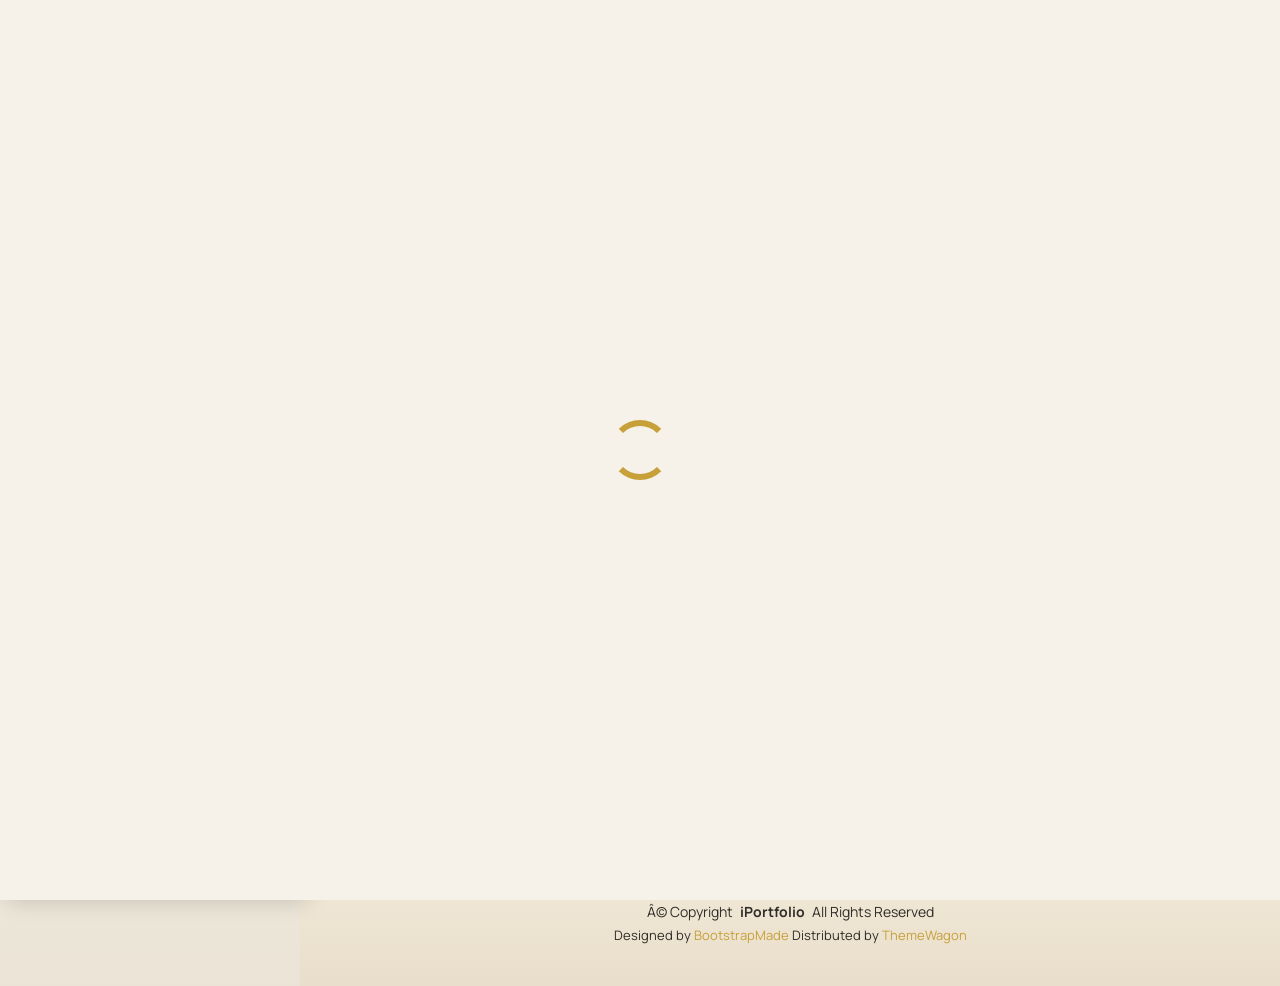
==== portfolio-details.html @ 6e5dcf57 "first commit" ====
﻿<!DOCTYPE html>
<html lang="en">

<head>
  <meta charset="utf-8">
  <meta content="width=device-width, initial-scale=1.0" name="viewport">
  <title>Portfolio Details - iPortfolio Bootstrap Template</title>
  <meta content="" name="description">
  <meta content="" name="keywords">

  <!-- Favicons -->
  <link href="assets/img/favicon-k.svg" rel="icon">
  <link href="assets/img/apple-touch-icon.png" rel="apple-touch-icon">

  <!-- Fonts -->
  <link href="https://fonts.googleapis.com" rel="preconnect">
  <link href="https://fonts.gstatic.com" rel="preconnect" crossorigin>
  <link href="https://fonts.googleapis.com/css2?family=Manrope:wght@300;400;500;600;700;800&family=Cinzel:wght@400;500;600;700&family=Sora:wght@300;400;500;600;700&display=swap" rel="stylesheet">

  <!-- Vendor CSS Files -->
  <link href="assets/vendor/bootstrap/css/bootstrap.min.css" rel="stylesheet">
  <link href="assets/vendor/bootstrap-icons/bootstrap-icons.css" rel="stylesheet">
  <link href="assets/vendor/aos/aos.css" rel="stylesheet">
  <link href="assets/vendor/glightbox/css/glightbox.min.css" rel="stylesheet">
  <link href="assets/vendor/swiper/swiper-bundle.min.css" rel="stylesheet">

  <!-- Main CSS File -->
  <link href="assets/css/main.css" rel="stylesheet">

  <!-- =======================================================
  * Template Name: iPortfolio
  * Template URL: https://bootstrapmade.com/iportfolio-bootstrap-portfolio-websites-template/
  * Updated: Jun 29 2024 with Bootstrap v5.3.3
  * Author: BootstrapMade.com
  * License: https://bootstrapmade.com/license/
  ======================================================== -->
</head>

<body class="portfolio-details-page">

  <header id="header" class="header dark-background d-flex flex-column">
    <i class="header-toggle d-xl-none bi bi-list"></i>

    <div class="profile-img">
      <img src="assets/img/my-profile-img.jpg" alt="" class="img-fluid rounded-circle">
    </div>

    <a href="index.html" class="logo d-flex align-items-center justify-content-center">
      <!-- Uncomment the line below if you also wish to use an image logo -->
      <!-- <img src="assets/img/logo.png" alt=""> -->
      <h1 class="sitename">Võ Hoàng Khanh</h1>
    </a>

        <div class="social-links text-center">
      <a href="https://www.facebook.com/LuvMEE27" target="_blank" rel="noopener noreferrer" class="facebook"><i class="bi bi-facebook"></i></a>
      <a href="https://www.instagram.com/_imhnahk/" target="_blank" rel="noopener noreferrer" class="instagram"><i class="bi bi-instagram"></i></a>
      <a href="https://www.linkedin.com/in/luvmee27/" target="_blank" rel="noopener noreferrer" class="linkedin"><i class="bi bi-linkedin"></i></a>
    </div>

    <nav id="navmenu" class="navmenu">
      <ul>
        <li><a href="#hero"><i class="bi bi-house navicon"></i>Home</a></li>
        <li><a href="#about"><i class="bi bi-person navicon"></i> About</a></li>
        <li><a href="#resume"><i class="bi bi-file-earmark-text navicon"></i> Resume</a></li>
        <li><a href="#portfolio"><i class="bi bi-images navicon"></i> Portfolio</a></li>
        <li><a href="#services"><i class="bi bi-hdd-stack navicon"></i> Services</a></li>
        <li class="dropdown"><a href="#"><i class="bi bi-menu-button navicon"></i> <span>Dropdown</span> <i class="bi bi-chevron-down toggle-dropdown"></i></a>
          <ul>
            <li><a href="#">Dropdown 1</a></li>
            <li class="dropdown"><a href="#"><span>Deep Dropdown</span> <i class="bi bi-chevron-down toggle-dropdown"></i></a>
              <ul>
                <li><a href="#">Deep Dropdown 1</a></li>
                <li><a href="#">Deep Dropdown 2</a></li>
                <li><a href="#">Deep Dropdown 3</a></li>
                <li><a href="#">Deep Dropdown 4</a></li>
                <li><a href="#">Deep Dropdown 5</a></li>
              </ul>
            </li>
            <li><a href="#">Dropdown 2</a></li>
            <li><a href="#">Dropdown 3</a></li>
            <li><a href="#">Dropdown 4</a></li>
          </ul>
        </li>
        <li><a href="#contact"><i class="bi bi-envelope navicon"></i> Contact</a></li>
      </ul>
    </nav>

  </header>

  <main class="main">

    <!-- Page Title -->
    <div class="page-title dark-background">
      <div class="container d-lg-flex justify-content-between align-items-center">
        <h1 class="mb-2 mb-lg-0">Portfolio Details</h1>
        <nav class="breadcrumbs">
          <ol>
            <li><a href="index.html">Home</a></li>
            <li class="current">Portfolio Details</li>
          </ol>
        </nav>
      </div>
    </div><!-- End Page Title -->

    <!-- Portfolio Details Section -->
    <section id="portfolio-details" class="portfolio-details section">

      <div class="container" data-aos="fade-up" data-aos-delay="100">

        <div class="row gy-4">

          <div class="col-lg-8">
            <div class="portfolio-details-slider swiper init-swiper">

              <script type="application/json" class="swiper-config">
                {
                  "loop": true,
                  "speed": 600,
                  "autoplay": {
                    "delay": 5000
                  },
                  "slidesPerView": "auto",
                  "pagination": {
                    "el": ".swiper-pagination",
                    "type": "bullets",
                    "clickable": true
                  }
                }
              </script>

              <div class="swiper-wrapper align-items-center">

                <div class="swiper-slide">
                  <img src="assets/img/portfolio/app-1.jpg" alt="">
                </div>

                <div class="swiper-slide">
                  <img src="assets/img/portfolio/product-1.jpg" alt="">
                </div>

                <div class="swiper-slide">
                  <img src="assets/img/portfolio/branding-1.jpg" alt="">
                </div>

                <div class="swiper-slide">
                  <img src="assets/img/portfolio/books-1.jpg" alt="">
                </div>

              </div>
              <div class="swiper-pagination"></div>
            </div>
          </div>

          <div class="col-lg-4">
            <div class="portfolio-info" data-aos="fade-up" data-aos-delay="200">
              <h3>Project information</h3>
              <ul>
                <li><strong>Category</strong>: Web design</li>
                <li><strong>Client</strong>: ASU Company</li>
                <li><strong>Project date</strong>: 01 March, 2020</li>
                <li><strong>Project URL</strong>: <a href="#">www.example.com</a></li>
              </ul>
            </div>
            <div class="portfolio-description" data-aos="fade-up" data-aos-delay="300">
              <h2>Exercitationem repudiandae officiis neque suscipit</h2>
              <p>
                Autem ipsum nam porro corporis rerum. Quis eos dolorem eos itaque inventore commodi labore quia quia. Exercitationem repudiandae officiis neque suscipit non officia eaque itaque enim. Voluptatem officia accusantium nesciunt est omnis tempora consectetur dignissimos. Sequi nulla at esse enim cum deserunt eius.
              </p>
            </div>
          </div>

        </div>

      </div>

    </section><!-- /Portfolio Details Section -->

  </main>

  <footer id="footer" class="footer position-relative light-background">

    <div class="container">
      <div class="copyright text-center ">
        <p>Â© <span>Copyright</span> <strong class="px-1 sitename">iPortfolio</strong> <span>All Rights Reserved</span></p>
      </div>
      <div class="credits">
        <!-- All the links in the footer should remain intact. -->
        <!-- You can delete the links only if you've purchased the pro version. -->
        <!-- Licensing information: https://bootstrapmade.com/license/ -->
        <!-- Purchase the pro version with working PHP/AJAX contact form: [buy-url] -->
        Designed by <a href="https://bootstrapmade.com/">BootstrapMade</a> Distributed by <a href="https://themewagon.com">ThemeWagon</a>
      </div>
    </div>

  </footer>

  <!-- Scroll Top -->
  <a href="#" id="scroll-top" class="scroll-top d-flex align-items-center justify-content-center"><i class="bi bi-arrow-up-short"></i></a>

  <!-- Preloader -->
  <div id="preloader"></div>

  <!-- Vendor JS Files -->
  <script src="assets/vendor/bootstrap/js/bootstrap.bundle.min.js"></script>
  <script src="assets/vendor/php-email-form/validate.js"></script>
  <script src="assets/vendor/aos/aos.js"></script>
  <script src="assets/vendor/typed.js/typed.umd.js"></script>
  <script src="assets/vendor/purecounter/purecounter_vanilla.js"></script>
  <script src="assets/vendor/waypoints/noframework.waypoints.js"></script>
  <script src="assets/vendor/glightbox/js/glightbox.min.js"></script>
  <script src="assets/vendor/imagesloaded/imagesloaded.pkgd.min.js"></script>
  <script src="assets/vendor/isotope-layout/isotope.pkgd.min.js"></script>
  <script src="assets/vendor/swiper/swiper-bundle.min.js"></script>

  <!-- Main JS File -->
  <script src="assets/js/main.js"></script>

</body>

</html>
---- assets/css/main.css ----
﻿/**
* Template Name: iPortfolio
* Template URL: https://bootstrapmade.com/iportfolio-bootstrap-portfolio-websites-template/
* Updated: Jun 29 2024 with Bootstrap v5.3.3
* Author: BootstrapMade.com
* License: https://bootstrapmade.com/license/
*/

/*--------------------------------------------------------------
# Font & Color Variables
# Help: https://bootstrapmade.com/color-system/
--------------------------------------------------------------*/
/* Fonts */
:root {
  --default-font: "Roboto",  system-ui, -apple-system, "Segoe UI", Roboto, "Helvetica Neue", Arial, "Noto Sans", "Liberation Sans", sans-serif, "Apple Color Emoji", "Segoe UI Emoji", "Segoe UI Symbol", "Noto Color Emoji";
  --heading-font: "Raleway",  sans-serif;
  --nav-font: "Poppins",  sans-serif;
}

/* Global Colors - The following color variables are used throughout the website. Updating them here will change the color scheme of the entire website */
:root { 
  --background-color: #ffffff; /* Background color for the entire website, including individual sections */
  --default-color: #272829; /* Default color used for the majority of the text content across the entire website */
  --heading-color: #050d18; /* Color for headings, subheadings and title throughout the website */
  --accent-color: #149ddd; /* Accent color that represents your brand on the website. It's used for buttons, links, and other elements that need to stand out */
  --surface-color: #ffffff; /* The surface color is used as a background of boxed elements within sections, such as cards, icon boxes, or other elements that require a visual separation from the global background. */
  --contrast-color: #ffffff; /* Contrast color for text, ensuring readability against backgrounds of accent, heading, or default colors. */
}

/* Nav Menu Colors - The following color variables are used specifically for the navigation menu. They are separate from the global colors to allow for more customization options */
:root {
  --nav-color: #a8a9b4;  /* The default color of the main navmenu links */
  --nav-hover-color: #ffffff; /* Applied to main navmenu links when they are hovered over or active */
  --nav-mobile-background-color: #040b14; /* Used as the background color for mobile navigation menu */
  --nav-dropdown-background-color: #040b14; /* Used as the background color for dropdown items that appear when hovering over primary navigation items */
  --nav-dropdown-color: #a8a9b4; /* Used for navigation links of the dropdown items in the navigation menu. */
  --nav-dropdown-hover-color: #ffffff; /* Similar to --nav-hover-color, this color is applied to dropdown navigation links when they are hovered over. */
}

/* Color Presets - These classes override global colors when applied to any section or element, providing reuse of the sam color scheme. */

.light-background {
  --background-color: #f4fafd;
  --surface-color: #ffffff;
}

.dark-background {
  --background-color: #040b14;
  --default-color: #ffffff;
  --heading-color: #ffffff;
  --surface-color: #151f2b;
  --contrast-color: #ffffff;
}

/* Smooth scroll */
:root {
  scroll-behavior: smooth;
}

/*--------------------------------------------------------------
# General Styling & Shared Classes
--------------------------------------------------------------*/
body {
  color: var(--default-color);
  background-color: var(--background-color);
  font-family: var(--default-font);
}

a {
  color: var(--accent-color);
  text-decoration: none;
  transition: 0.3s;
}

a:hover {
  color: color-mix(in srgb, var(--accent-color), transparent 25%);
  text-decoration: none;
}

h1,
h2,
h3,
h4,
h5,
h6 {
  color: var(--heading-color);
  font-family: var(--heading-font);
}

/* PHP Email Form Messages
------------------------------*/
.php-email-form .error-message {
  display: none;
  background: #df1529;
  color: #ffffff;
  text-align: left;
  padding: 15px;
  margin-bottom: 24px;
  font-weight: 600;
}

.php-email-form .sent-message {
  display: none;
  color: #ffffff;
  background: #059652;
  text-align: center;
  padding: 15px;
  margin-bottom: 24px;
  font-weight: 600;
}

.php-email-form .loading {
  display: none;
  background: var(--surface-color);
  text-align: center;
  padding: 15px;
  margin-bottom: 24px;
}

.php-email-form .loading:before {
  content: "";
  display: inline-block;
  border-radius: 50%;
  width: 24px;
  height: 24px;
  margin: 0 10px -6px 0;
  border: 3px solid var(--accent-color);
  border-top-color: var(--surface-color);
  animation: php-email-form-loading 1s linear infinite;
}

@keyframes php-email-form-loading {
  0% {
    transform: rotate(0deg);
  }

  100% {
    transform: rotate(360deg);
  }
}

/*--------------------------------------------------------------
# Global Header
--------------------------------------------------------------*/
.header {
  color: var(--default-color);
  background-color: var(--background-color);
  position: fixed;
  top: 0;
  left: 0;
  bottom: 0;
  padding: 0 15px;
  width: 300px;
  transition: all ease-in-out 0.3s;
  overflow-y: auto;
  z-index: 997;
  border-right: 1px solid color-mix(in srgb, var(--default-color), transparent 90%);
}

.header .profile-img img {
  margin: 15px auto;
  display: block;
  width: 120px;
  height: 120px;
  object-fit: cover;
  object-position: center;
  border: 8px solid color-mix(in srgb, var(--default-color), transparent 85%);
}

.header .logo {
  line-height: 1;
  margin-bottom: 15px;
}

.header .logo img {
  max-height: 32px;
  margin-right: 8px;
}

.header .logo h1 {
  font-size: 24px;
  margin: 0;
  font-weight: 700;
  color: var(--heading-color);
}

.header .social-links {
  margin: 0 0 20px 0;
}

.header .social-links a {
  font-size: 16px;
  display: inline-flex;
  align-items: center;
  justify-content: center;
  background: color-mix(in srgb, var(--default-color), transparent 90%);
  color: var(--default-color);
  margin: 0 2px;
  border-radius: 50%;
  text-align: center;
  width: 40px;
  height: 40px;
  transition: 0.3s;
}

.header .social-links a:hover {
  color: var(--contrast-color);
  background: var(--accent-color);
}

@media (min-width: 1200px) {

  .header~main,
  .header~#footer {
    margin-left: 300px;
  }
}

@media (max-width: 1199px) {
  .header {
    left: -100%;
  }
}

.header.header-show {
  left: 0;
}

.header .header-toggle {
  color: var(--contrast-color);
  background-color: var(--accent-color);
  font-size: 22px;
  display: flex;
  align-items: center;
  justify-content: center;
  width: 40px;
  height: 40px;
  border-radius: 50%;
  cursor: pointer;
  position: fixed;
  top: 15px;
  right: 15px;
  z-index: 9999;
  transition: background-color 0.3s;
}

.header .header-toggle:hover {
  color: var(--contrast-color);
  background-color: color-mix(in srgb, var(--accent-color) 90%, white 15%);
}

/*--------------------------------------------------------------
# Navigation Menu
--------------------------------------------------------------*/
.mobile-nav-toggle {
  display: none;
}

.navmenu {
  padding: 0;
  z-index: 9997;
}

.navmenu ul {
  list-style: none;
  padding: 0 0 20px 0;
  margin: 0;
}

.navmenu a,
.navmenu a:focus {
  color: var(--nav-color);
  padding: 15px 10px;
  font-family: var(--nav-font);
  font-size: 16px;
  font-weight: 400;
  display: flex;
  align-items: center;
  white-space: nowrap;
  transition: 0.3s;
  width: 100%;
}

.navmenu a .navicon,
.navmenu a:focus .navicon {
  font-size: 20px;
  margin-right: 10px;
}

.navmenu a .toggle-dropdown,
.navmenu a:focus .toggle-dropdown {
  font-size: 12px;
  line-height: 0;
  margin-left: auto;
  width: 30px;
  height: 30px;
  display: flex;
  align-items: center;
  justify-content: center;
  border-radius: 50%;
  transition: 0.3s;
  flex-shrink: 0;
  background-color: color-mix(in srgb, var(--accent-color), transparent 90%);
}

.navmenu a .toggle-dropdown:hover,
.navmenu a:focus .toggle-dropdown:hover {
  background-color: var(--accent-color);
  color: var(--contrast-color);
}

.navmenu a:hover,
.navmenu .active,
.navmenu .active:focus {
  color: var(--nav-hover-color);
}

.navmenu a:hover .navicon,
.navmenu .active .navicon,
.navmenu .active:focus .navicon {
  color: var(--accent-color);
}

.navmenu .active .toggle-dropdown,
.navmenu .active:focus .toggle-dropdown {
  background-color: var(--accent-color);
  color: var(--contrast-color);
  transform: rotate(180deg);
}

.navmenu .dropdown {
  display: block;
}

.navmenu .dropdown a,
.navmenu .dropdown a:focus {
  color: --nav-dropdown-color;
}

.navmenu .dropdown a:hover,
.navmenu .dropdown .active,
.navmenu .dropdown .active:focus {
  color: var(--nav-dropdown-hover-color);
}

.navmenu .dropdown ul {
  position: static;
  display: none;
  z-index: 99;
  padding: 5px 10px;
  margin: 5px 10px;
  background-color: var(--nav-dropdown-background-color);
  border: 1px solid color-mix(in srgb, var(--default-color), transparent 90%);
  box-shadow: none;
  transition: all 0.5s ease-in-out;
}

.navmenu .dropdown ul ul {
  background-color: rgba(33, 37, 41, 0.1);
}

.navmenu .dropdown>.dropdown-active {
  display: block;
  background-color: rgba(33, 37, 41, 0.03);
}

/*--------------------------------------------------------------
# Global Footer
--------------------------------------------------------------*/
.footer {
  color: var(--default-color);
  background-color: var(--background-color);
  font-size: 14px;
  padding: 40px 0;
  position: relative;
  border-top: 1px solid color-mix(in srgb, var(--default-color), transparent 90%);
}

.footer .copyright p {
  margin-bottom: 0;
}

.footer .credits {
  margin-top: 4px;
  font-size: 13px;
  text-align: center;
}

/*--------------------------------------------------------------
# Preloader
--------------------------------------------------------------*/
#preloader {
  position: fixed;
  inset: 0;
  z-index: 999999;
  overflow: hidden;
  background: var(--background-color);
  transition: all 0.6s ease-out;
}

#preloader:before {
  content: "";
  position: fixed;
  top: calc(50% - 30px);
  left: calc(50% - 30px);
  border: 6px solid #ffffff;
  border-color: var(--accent-color) transparent var(--accent-color) transparent;
  border-radius: 50%;
  width: 60px;
  height: 60px;
  animation: animate-preloader 1.5s linear infinite;
}

@keyframes animate-preloader {
  0% {
    transform: rotate(0deg);
  }

  100% {
    transform: rotate(360deg);
  }
}

/*--------------------------------------------------------------
# Scroll Top Button
--------------------------------------------------------------*/
.scroll-top {
  position: fixed;
  visibility: hidden;
  opacity: 0;
  right: 15px;
  bottom: -15px;
  z-index: 99999;
  background-color: var(--accent-color);
  width: 44px;
  height: 44px;
  border-radius: 50px;
  transition: all 0.4s;
}

.scroll-top i {
  font-size: 24px;
  color: var(--contrast-color);
  line-height: 0;
}

.scroll-top:hover {
  background-color: color-mix(in srgb, var(--accent-color), transparent 20%);
  color: var(--contrast-color);
}

.scroll-top.active {
  visibility: visible;
  opacity: 1;
  bottom: 15px;
}

/*--------------------------------------------------------------
# Disable aos animation delay on mobile devices
--------------------------------------------------------------*/
@media screen and (max-width: 768px) {
  [data-aos-delay] {
    transition-delay: 0 !important;
  }
}

/*--------------------------------------------------------------
# Global Page Titles & Breadcrumbs
--------------------------------------------------------------*/
.page-title {
  color: var(--default-color);
  background-color: var(--background-color);
  padding: 25px 0;
  position: relative;
}

.page-title h1 {
  font-size: 24px;
  font-weight: 700;
}

.page-title .breadcrumbs ol {
  display: flex;
  flex-wrap: wrap;
  list-style: none;
  padding: 0;
  margin: 0;
  font-size: 14px;
  font-weight: 400;
}

.page-title .breadcrumbs ol li+li {
  padding-left: 10px;
}

.page-title .breadcrumbs ol li+li::before {
  content: "/";
  display: inline-block;
  padding-right: 10px;
  color: color-mix(in srgb, var(--default-color), transparent 70%);
}

/*--------------------------------------------------------------
# Global Sections
--------------------------------------------------------------*/
section,
.section {
  color: var(--default-color);
  background-color: var(--background-color);
  padding: 60px 0;
  overflow: clip;
}

/*--------------------------------------------------------------
# Global Section Titles
--------------------------------------------------------------*/
.section-title {
  padding-bottom: 60px;
  position: relative;
}

.section-title h2 {
  font-size: 32px;
  font-weight: 700;
  margin-bottom: 20px;
  padding-bottom: 20px;
  position: relative;
}

.section-title h2:after {
  content: "";
  position: absolute;
  display: block;
  width: 50px;
  height: 3px;
  background: var(--accent-color);
  left: 0;
  bottom: 0;
}

.section-title p {
  margin-bottom: 0;
}

/*--------------------------------------------------------------
# Hero Section
--------------------------------------------------------------*/
.hero {
  width: 100%;
  min-height: 100vh;
  position: relative;
  padding: 80px 0;
  display: flex;
  align-items: center;
  justify-content: center;
}

.hero img {
  position: absolute;
  inset: 0;
  display: block;
  width: 100%;
  height: 100%;
  object-fit: cover;
  filter: blur(2px);
  transform: scale(1.03);
  z-index: 1;
}

.hero:before {
  content: "";
  background: color-mix(in srgb, var(--background-color), transparent 58%);
  position: absolute;
  inset: 0;
  z-index: 2;
}

.hero .container {
  position: relative;
  z-index: 3;
}

.hero h2 {
  margin: 0;
  font-size: 64px;
  font-weight: 700;
}

.hero p {
  margin: 5px 0 0 0;
  font-size: 26px;
}

.hero p span {
  letter-spacing: 1px;
  border-bottom: 2px solid var(--accent-color);
}

.hero .social-links {
  margin-top: 25px;
}

.hero .social-links a {
  font-size: 24px;
  display: inline-block;
  color: color-mix(in srgb, var(--default-color), transparent 50%);
  line-height: 1;
  margin-right: 20px;
  transition: 0.3s;
}

.hero .social-links a:hover {
  color: var(--accent-color);
}

@media (max-width: 768px) {
  .hero h2 {
    font-size: 32px;
  }

  .hero p {
    font-size: 20px;
  }
}

/*--------------------------------------------------------------
# About Section
--------------------------------------------------------------*/
.about .content h2 {
  font-weight: 700;
  font-size: 24px;
}

.about .content ul {
  list-style: none;
  padding: 0;
}

.about .content ul li {
  margin-bottom: 20px;
  display: flex;
  align-items: center;
}

.about .content ul strong {
  margin-right: 10px;
}

.about .content ul i {
  font-size: 16px;
  margin-right: 5px;
  color: var(--accent-color);
  line-height: 0;
}

/*--------------------------------------------------------------
# Stats Section
--------------------------------------------------------------*/
.stats .stats-item {
  padding: 30px;
  width: 100%;
}

.stats .stats-item i {
  color: var(--accent-color);
  display: block;
  font-size: 44px;
  float: left;
  line-height: 0;
}

.stats .stats-item .purecounter {
  color: var(--heading-color);
  font-size: 48px;
  line-height: 40px;
  display: block;
  font-weight: 700;
  margin-left: 60px;
}

.stats .stats-item p {
  color: color-mix(in srgb, var(--default-color), transparent 40%);
  padding: 15px 0 0 0;
  margin: 0 0 0 60px;
  font-family: var(--heading-font);
  font-size: 14px;
}

/*--------------------------------------------------------------
# Skills Section
--------------------------------------------------------------*/
.skills .progress {
  height: 60px;
  display: block;
  background: none;
  border-radius: 0;
}

.skills .progress .skill {
  color: var(--heading-color);
  padding: 0;
  margin: 0 0 6px 0;
  text-transform: uppercase;
  display: block;
  font-weight: 600;
  font-family: var(--heading-font);
}

.skills .progress .skill .val {
  float: right;
  font-style: normal;
}

.skills .progress-bar-wrap {
  background: color-mix(in srgb, var(--default-color), transparent 90%);
  height: 10px;
}

.skills .progress-bar {
  width: 1px;
  height: 10px;
  transition: 0.9s;
  background-color: var(--accent-color);
}

/*--------------------------------------------------------------
# Resume Section
--------------------------------------------------------------*/
.resume .resume-title {
  color: var(--heading-color);
  font-size: 26px;
  font-weight: 700;
  margin-top: 20px;
  margin-bottom: 20px;
}

.resume .resume-item {
  padding: 0 0 20px 20px;
  margin-top: -2px;
  border-left: 2px solid var(--accent-color);
  position: relative;
}

.resume .resume-item h4 {
  line-height: 18px;
  font-size: 18px;
  font-weight: 600;
  text-transform: uppercase;
  color: color-mix(in srgb, var(--default-color), transparent 20%);
  margin-bottom: 10px;
}

.resume .resume-item h5 {
  font-size: 16px;
  padding: 5px 15px;
  display: inline-block;
  font-weight: 600;
  margin-bottom: 10px;
}

.resume .resume-item ul {
  padding-left: 20px;
}

.resume .resume-item ul li {
  padding-bottom: 10px;
}

.resume .resume-item:last-child {
  padding-bottom: 0;
}

.resume .resume-item::before {
  content: "";
  position: absolute;
  width: 16px;
  height: 16px;
  border-radius: 50px;
  left: -9px;
  top: 0;
  background: var(--background-color);
  border: 2px solid var(--accent-color);
}

/*--------------------------------------------------------------
# Portfolio Section
--------------------------------------------------------------*/
.portfolio .portfolio-filters {
  padding: 0;
  margin: 0 auto 20px auto;
  list-style: none;
  text-align: center;
}

.portfolio .portfolio-filters li {
  cursor: pointer;
  display: inline-block;
  padding: 0;
  font-size: 14px;
  font-weight: 400;
  margin: 0 10px;
  line-height: 1;
  text-transform: uppercase;
  margin-bottom: 10px;
  transition: all 0.3s ease-in-out;
}

.portfolio .portfolio-filters li:hover,
.portfolio .portfolio-filters li.filter-active {
  color: var(--accent-color);
}

.portfolio .portfolio-filters li:first-child {
  margin-left: 0;
}

.portfolio .portfolio-filters li:last-child {
  margin-right: 0;
}

@media (max-width: 575px) {
  .portfolio .portfolio-filters li {
    font-size: 14px;
    margin: 0 5px;
  }
}

.portfolio .portfolio-content {
  position: relative;
  overflow: hidden;
  border-radius: 12px;
  background: #f7f8fa;
  min-height: 300px;
  display: flex;
  align-items: center;
  justify-content: center;
}

.portfolio .portfolio-content img {
  width: 100%;
  height: 300px;
  object-fit: contain;
  padding: 20px;
  transition: 0.3s;
}

.portfolio .portfolio-content .portfolio-info {
  opacity: 0;
  position: absolute;
  inset: 0;
  z-index: 3;
  transition: all ease-in-out 0.3s;
  background: rgba(0, 0, 0, 0.58);
  padding: 15px;
}

.portfolio .portfolio-content .portfolio-info h4 {
  font-size: 14px;
  padding: 5px 10px;
  font-weight: 500;
  color: #ffffff;
  display: inline-block;
  background-color: var(--accent-color);
}

.portfolio .portfolio-content .portfolio-info p {
  position: absolute;
  bottom: 10px;
  text-align: center;
  display: inline-block;
  left: 0;
  right: 0;
  font-size: 15px;
  font-weight: 600;
  color: rgba(255, 255, 255, 0.9);
}

.portfolio .portfolio-content .portfolio-info .preview-link,
.portfolio .portfolio-content .portfolio-info .details-link {
  position: absolute;
  left: calc(50% - 40px);
  font-size: 26px;
  top: calc(50% - 14px);
  color: #fff;
  transition: 0.3s;
  line-height: 1.2;
}

.portfolio .portfolio-content .portfolio-info .preview-link:hover,
.portfolio .portfolio-content .portfolio-info .details-link:hover {
  color: var(--accent-color);
}

.portfolio .portfolio-content .portfolio-info .details-link {
  left: 50%;
  font-size: 34px;
  line-height: 0;
}

.portfolio .portfolio-content:hover .portfolio-info {
  opacity: 1;
}

.portfolio .portfolio-content:hover img {
  transform: scale(1.03);
}
@media (max-width: 575px) {
  .portfolio .portfolio-content {
    min-height: 220px;
  }

  .portfolio .portfolio-content img {
    height: 220px;
    padding: 14px;
  }
}
/*--------------------------------------------------------------
# Services Section
--------------------------------------------------------------*/
.services .service-item {
  position: relative;
}

.services .service-item .icon {
  background: var(--accent-color);
  display: flex;
  align-items: center;
  justify-content: center;
  width: 54px;
  height: 54px;
  border-radius: 50%;
  transition: 0.5s;
  border: 1px solid var(--accent-color);
  margin-right: 20px;
}

.services .service-item .icon i {
  color: var(--contrast-color);
  font-size: 24px;
  line-height: 0;
}

.services .service-item:hover .icon {
  background: var(--surface-color);
}

.services .service-item:hover .icon i {
  color: var(--accent-color);
}

.services .service-item .title {
  font-weight: 700;
  margin-bottom: 15px;
  font-size: 18px;
}

.services .service-item .title a {
  color: var(--heading-color);
}

.services .service-item .title a:hover {
  color: var(--accent-color);
}

.services .service-item .description {
  line-height: 24px;
  font-size: 14px;
}

/*--------------------------------------------------------------
# Testimonials Section
--------------------------------------------------------------*/
.testimonials .testimonials-carousel,
.testimonials .testimonials-slider {
  overflow: hidden;
}

.testimonials .testimonial-item {
  box-sizing: content-box;
  text-align: center;
  min-height: 320px;
}

.testimonials .testimonial-item .testimonial-img {
  width: 90px;
  border-radius: 50%;
  margin: 0 auto;
}

.testimonials .testimonial-item h3 {
  font-size: 18px;
  font-weight: bold;
  margin: 10px 0 5px 0;
}

.testimonials .testimonial-item h4 {
  font-size: 14px;
  color: color-mix(in srgb, var(--default-color), transparent 20%);
  margin: 0;
}

.testimonials .testimonial-item .quote-icon-left,
.testimonials .testimonial-item .quote-icon-right {
  color: color-mix(in srgb, var(--accent-color), transparent 40%);
  font-size: 26px;
  line-height: 0;
}

.testimonials .testimonial-item .quote-icon-left {
  display: inline-block;
  left: -5px;
  position: relative;
}

.testimonials .testimonial-item .quote-icon-right {
  display: inline-block;
  right: -5px;
  position: relative;
  top: 10px;
  transform: scale(-1, -1);
}

.testimonials .testimonial-item p {
  font-style: italic;
  margin: 0 15px 15px 15px;
  padding: 20px;
  background-color: var(--surface-color);
  position: relative;
  margin-bottom: 35px;
  border-radius: 6px;
  box-shadow: 0px 2px 15px rgba(0, 0, 0, 0.1);
}

.testimonials .testimonial-item p::after {
  content: "";
  width: 0;
  height: 0;
  border-top: 20px solid var(--surface-color);
  border-right: 20px solid transparent;
  border-left: 20px solid transparent;
  position: absolute;
  bottom: -20px;
  left: calc(50% - 20px);
}

.testimonials .swiper-wrapper {
  height: auto;
}

.testimonials .swiper-pagination {
  margin-top: 40px;
  position: relative;
}

.testimonials .swiper-pagination .swiper-pagination-bullet {
  width: 12px;
  height: 12px;
  background-color: var(--background-color);
  opacity: 1;
  border: 1px solid var(--accent-color);
}

.testimonials .swiper-pagination .swiper-pagination-bullet-active {
  background-color: var(--accent-color);
}

/*--------------------------------------------------------------
# Contact Section
--------------------------------------------------------------*/
.contact .info-wrap {
  background-color: var(--surface-color);
  box-shadow: 0px 0px 20px rgba(0, 0, 0, 0.1);
  padding: 30px;
}

@media (max-width: 575px) {
  .contact .info-wrap {
    padding: 20px;
  }
}

.contact .info-item {
  margin-bottom: 40px;
}

.contact .info-item i {
  font-size: 20px;
  color: var(--accent-color);
  background: color-mix(in srgb, var(--accent-color), transparent 92%);
  width: 44px;
  height: 44px;
  display: flex;
  justify-content: center;
  align-items: center;
  border-radius: 50px;
  transition: all 0.3s ease-in-out;
  margin-right: 15px;
}

.contact .info-item h3 {
  padding: 0;
  font-size: 18px;
  font-weight: 700;
  margin-bottom: 5px;
}

.contact .info-item p {
  padding: 0;
  margin-bottom: 0;
  font-size: 14px;
}

.contact .info-item:hover i {
  background: var(--accent-color);
  color: var(--contrast-color);
}

.contact .php-email-form {
  background-color: var(--surface-color);
  height: 100%;
  padding: 30px;
  box-shadow: 0px 0px 20px rgba(0, 0, 0, 0.1);
}

@media (max-width: 575px) {
  .contact .php-email-form {
    padding: 20px;
  }
}

.contact .php-email-form input[type=text],
.contact .php-email-form input[type=email],
.contact .php-email-form textarea {
  font-size: 14px;
  padding: 10px 15px;
  box-shadow: none;
  border-radius: 0;
  color: var(--default-color);
  background-color: var(--surface-color);
  border-color: color-mix(in srgb, var(--default-color), transparent 80%);
}

.contact .php-email-form input[type=text]:focus,
.contact .php-email-form input[type=email]:focus,
.contact .php-email-form textarea:focus {
  border-color: var(--accent-color);
}

.contact .php-email-form input[type=text]::placeholder,
.contact .php-email-form input[type=email]::placeholder,
.contact .php-email-form textarea::placeholder {
  color: color-mix(in srgb, var(--default-color), transparent 70%);
}

.contact .php-email-form button[type=submit] {
  color: #ffffff;
  background: linear-gradient(135deg, #1196d9 0%, #0a73b3 100%);
  border: 0;
  padding: 12px 34px;
  border-radius: 999px;
  font-weight: 600;
  letter-spacing: 0.2px;
  box-shadow: 0 10px 22px rgba(17, 150, 217, 0.32);
  transition: transform 0.2s ease, box-shadow 0.2s ease, filter 0.2s ease;
}

.contact .php-email-form button[type=submit]:hover {
  transform: translateY(-1px);
  box-shadow: 0 14px 26px rgba(17, 150, 217, 0.36);
  filter: brightness(1.03);
}

.contact .php-email-form button[type=submit]:active {
  transform: translateY(0);
  box-shadow: 0 8px 18px rgba(17, 150, 217, 0.28);
}

/*--------------------------------------------------------------
# Portfolio Details Section
--------------------------------------------------------------*/
.portfolio-details .portfolio-details-slider img {
  width: 100%;
}

.portfolio-details .portfolio-details-slider .swiper-pagination {
  margin-top: 20px;
  position: relative;
}

.portfolio-details .portfolio-details-slider .swiper-pagination .swiper-pagination-bullet {
  width: 12px;
  height: 12px;
  background-color: color-mix(in srgb, var(--default-color), transparent 85%);
  opacity: 1;
}

.portfolio-details .portfolio-details-slider .swiper-pagination .swiper-pagination-bullet-active {
  background-color: var(--accent-color);
}

.portfolio-details .portfolio-info {
  padding: 30px;
  box-shadow: 0px 0 30px rgba(0, 0, 0, 0.1);
}

.portfolio-details .portfolio-info h3 {
  font-size: 22px;
  font-weight: 700;
  margin-bottom: 20px;
  padding-bottom: 20px;
  border-bottom: 1px solid color-mix(in srgb, var(--default-color), transparent 85%);
}

.portfolio-details .portfolio-info ul {
  list-style: none;
  padding: 0;
  font-size: 15px;
}

.portfolio-details .portfolio-info ul li+li {
  margin-top: 10px;
}

.portfolio-details .portfolio-description {
  padding-top: 30px;
}

.portfolio-details .portfolio-description h2 {
  font-size: 26px;
  font-weight: 700;
  margin-bottom: 20px;
}

.portfolio-details .portfolio-description p {
  padding: 0;
  color: color-mix(in srgb, var(--default-color), transparent 30%);
}

/*--------------------------------------------------------------
# Service Details Section
--------------------------------------------------------------*/
.service-details .services-list {
  padding: 10px 30px;
  border: 1px solid color-mix(in srgb, var(--default-color), transparent 90%);
  margin-bottom: 20px;
}

.service-details .services-list a {
  display: block;
  line-height: 1;
  padding: 8px 0 8px 15px;
  border-left: 3px solid color-mix(in srgb, var(--default-color), transparent 70%);
  margin: 20px 0;
  color: color-mix(in srgb, var(--default-color), transparent 20%);
  transition: 0.3s;
}

.service-details .services-list a.active {
  color: var(--heading-color);
  font-weight: 700;
  border-color: var(--accent-color);
}

.service-details .services-list a:hover {
  border-color: var(--accent-color);
}

.service-details .services-img {
  margin-bottom: 20px;
}

.service-details h3 {
  font-size: 26px;
  font-weight: 700;
}

.service-details h4 {
  font-size: 20px;
  font-weight: 700;
}

.service-details p {
  font-size: 15px;
}

.service-details ul {
  list-style: none;
  padding: 0;
  font-size: 15px;
}

.service-details ul li {
  padding: 5px 0;
  display: flex;
  align-items: center;
}

.service-details ul i {
  font-size: 20px;
  margin-right: 8px;
  color: var(--accent-color);
}

/*--------------------------------------------------------------
# Starter Section Section
--------------------------------------------------------------*/
.starter-section {
  /* Add your styles here */
}



.about .profile-main-img {
  width: 100%;
  max-width: 360px;
  aspect-ratio: 1 / 1;
  object-fit: cover;
  object-position: center;
  border-radius: 14px;
  display: block;
  margin: 0 auto;
}






/*--------------------------------------------------------------
# Kim Theme (Bach Lap Kim)
--------------------------------------------------------------*/
:root {
  --default-font: "Manrope", system-ui, -apple-system, "Segoe UI", sans-serif;
  --heading-font: "Cinzel", Georgia, serif;
  --nav-font: "Sora", "Segoe UI", sans-serif;

  --background-color: #f6f2e9;
  --default-color: #2f2d28;
  --heading-color: #171410;
  --accent-color: #c7a03a;
  --surface-color: #ffffff;
  --contrast-color: #ffffff;

  --nav-color: #d8d2c6;
  --nav-hover-color: #ffffff;
  --nav-mobile-background-color: #171615;
  --nav-dropdown-background-color: #171615;
  --nav-dropdown-color: #d8d2c6;
  --nav-dropdown-hover-color: #ffffff;
}

body {
  background:
    radial-gradient(1200px 520px at 12% -5%, rgba(255, 255, 255, 0.95), transparent 70%),
    radial-gradient(900px 400px at 90% 0%, rgba(199, 160, 58, 0.14), transparent 72%),
    linear-gradient(180deg, #f8f5ee 0%, #f2eee4 48%, #ebe4d6 100%);
}

.light-background {
  --background-color: #efe8d9;
  --surface-color: #fffdf9;
}

.dark-background {
  --background-color: #1a1815;
  --default-color: #f4efe4;
  --heading-color: #fffaf0;
  --surface-color: #24211c;
  --contrast-color: #ffffff;
}

.section-title h2 {
  letter-spacing: 0.6px;
}

.section-title h2:after {
  width: 78px;
  height: 4px;
  border-radius: 999px;
  background: linear-gradient(90deg, #7f6a2a 0%, #d4b15a 45%, #f0db9f 100%);
}

.header {
  background: linear-gradient(175deg, #1d1a16 0%, #221f19 45%, #1a1815 100%);
  border-right: 1px solid rgba(199, 160, 58, 0.28);
  box-shadow: 8px 0 22px rgba(0, 0, 0, 0.18);
}

.header .logo h1 {
  color: #f5ebd5;
  letter-spacing: 0.8px;
  text-transform: uppercase;
  font-size: 22px;
}

.header .profile-img img {
  border: 2px solid rgba(199, 160, 58, 0.55);
  box-shadow: 0 0 0 7px rgba(255, 255, 255, 0.06), 0 16px 24px rgba(0, 0, 0, 0.35);
}

.navmenu a,
.navmenu a:focus {
  border-radius: 10px;
  margin-bottom: 4px;
}

.navmenu a:hover,
.navmenu .active,
.navmenu .active:focus {
  background: linear-gradient(135deg, rgba(199, 160, 58, 0.24) 0%, rgba(232, 205, 137, 0.18) 100%);
  color: #fff8e8;
}

.hero:before {
  background: linear-gradient(120deg, rgba(22, 20, 17, 0.62) 0%, rgba(27, 23, 16, 0.50) 45%, rgba(199, 160, 58, 0.20) 100%);
}

.hero h2 {
  color: #f7f0df;
  text-shadow: 0 5px 16px rgba(0, 0, 0, 0.38);
}

.hero p {
  color: #f3ead8;
}

.hero p span {
  border-bottom: 2px solid #d8bb70;
}

.about .content,
.resume .resume-item,
.services .service-item,
.contact .info-wrap,
.contact .php-email-form,
.testimonials .testimonial-item,
.stats .stats-item,
.skills .progress,
.portfolio .portfolio-content {
  border-radius: 14px;
  border: 1px solid rgba(199, 160, 58, 0.22);
  box-shadow: 0 10px 24px rgba(25, 22, 16, 0.08);
  background-color: rgba(255, 255, 255, 0.9);
}

.resume .resume-item {
  border-left: 2px solid #c7a03a;
  background: rgba(255, 255, 255, 0.92);
  padding: 0 0 20px 26px;
}

.resume .resume-item::before {
  border: 2px solid #c7a03a;
  background: #fff9ec;
}

.services .service-item {
  padding: 22px 18px;
  transition: transform 0.25s ease, box-shadow 0.25s ease;
}

.services .service-item:hover {
  transform: translateY(-4px);
  box-shadow: 0 14px 28px rgba(35, 30, 19, 0.16);
}

.services .service-item .icon {
  background: linear-gradient(145deg, #d4b258 0%, #b78c2f 100%);
  border: 0;
  box-shadow: 0 8px 16px rgba(183, 140, 47, 0.38);
}

.services .service-item .icon i {
  color: #fffdf8;
}

.portfolio .portfolio-content {
  background: linear-gradient(180deg, #fffdf7 0%, #f7f1e3 100%);
}

.portfolio .portfolio-content .portfolio-info {
  background: linear-gradient(180deg, rgba(16, 14, 12, 0.18) 0%, rgba(16, 14, 12, 0.72) 100%);
}

.contact .info-item i {
  background: linear-gradient(145deg, rgba(199, 160, 58, 0.12) 0%, rgba(199, 160, 58, 0.25) 100%);
  color: #9e7a24;
}

.contact .php-email-form input[type=text],
.contact .php-email-form input[type=email],
.contact .php-email-form textarea {
  border-radius: 10px;
  border: 1px solid rgba(138, 118, 73, 0.32);
  background: #fffdf9;
}

.contact .php-email-form input[type=text]:focus,
.contact .php-email-form input[type=email]:focus,
.contact .php-email-form textarea:focus {
  border-color: #c7a03a;
  box-shadow: 0 0 0 3px rgba(199, 160, 58, 0.18);
}

.contact .php-email-form button[type=submit] {
  background: linear-gradient(135deg, #cfaa49 0%, #b98d31 100%);
  box-shadow: 0 10px 24px rgba(172, 127, 35, 0.36);
}

.contact .php-email-form button[type=submit]:hover {
  box-shadow: 0 14px 28px rgba(172, 127, 35, 0.42);
}

.footer {
  background: linear-gradient(180deg, #f2e9d8 0%, #e9decb 100%);
  border-top: 1px solid rgba(199, 160, 58, 0.25);
}

.scroll-top {
  background: linear-gradient(135deg, #cfaa49 0%, #b98d31 100%);
}

@media (max-width: 991px) {
  .header {
    box-shadow: none;
    border-right: 0;
  }
}

/*--------------------------------------------------------------
# Kim Theme Alignment Fixes
--------------------------------------------------------------*/
:root {
  --heading-font: "Sora", "Segoe UI", sans-serif;
}

h1, h2, h3, h4, h5, h6 {
  line-height: 1.3;
}

.section-title h2 {
  letter-spacing: 0.2px;
}

/* Keep resume timeline aligned */
.resume .resume-item {
  padding: 0 0 20px 20px;
}

/* Services: stable card alignment across varying text length */
.services .service-item {
  height: 100%;
  align-items: flex-start;
  gap: 14px;
}

.services .service-item .icon {
  margin-top: 2px;
}

.services .service-item .title {
  min-height: 48px;
  margin-bottom: 10px;
}

/* Testimonials: avoid frame offset */
.testimonials .testimonial-item {
  box-sizing: border-box;
  min-height: 100%;
}

.testimonials .swiper-slide {
  height: auto;
}

/* Skills bars should not be boxed like cards */
.skills .progress {
  border: 0;
  box-shadow: none;
  background: none;
  border-radius: 0;
}

/* Contact layout consistency */
.contact .info-wrap,
.contact .php-email-form {
  height: 100%;
}

.contact .php-email-form .row.gy-4 > .col-md-12.text-center {
  margin-top: 6px;
}

/* Portfolio caption spacing consistency */
.portfolio .portfolio-content .portfolio-info h4 {
  line-height: 1.25;
}

.portfolio .portfolio-content .portfolio-info p {
  padding: 0 12px;
}

/*--------------------------------------------------------------
# Resume Visual Fix
--------------------------------------------------------------*/
.resume .resume-title {
  margin-bottom: 14px;
  letter-spacing: 0.2px;
}

.resume .resume-item {
  position: relative;
  margin-top: 0;
  margin-bottom: 16px;
  padding: 20px 22px;
  border-left: 0;
  border: 1px solid rgba(199, 160, 58, 0.35);
  border-radius: 14px;
  background: rgba(255, 255, 255, 0.94);
}

.resume .resume-item::before {
  display: none;
}

.resume .resume-item h4 {
  text-transform: none;
  letter-spacing: 0;
  line-height: 1.35;
  margin-bottom: 10px;
}

.resume .resume-item h5 {
  border-radius: 999px;
  font-size: 14px;
  font-weight: 700;
  background: rgba(199, 160, 58, 0.16);
  margin-bottom: 12px;
}

.resume .resume-item p {
  margin-bottom: 10px;
}

.resume .resume-item ul {
  margin-bottom: 0;
  padding-left: 18px;
}

.resume .resume-item ul li {
  padding-bottom: 8px;
}

.resume .resume-item ul li:last-child {
  padding-bottom: 0;
}
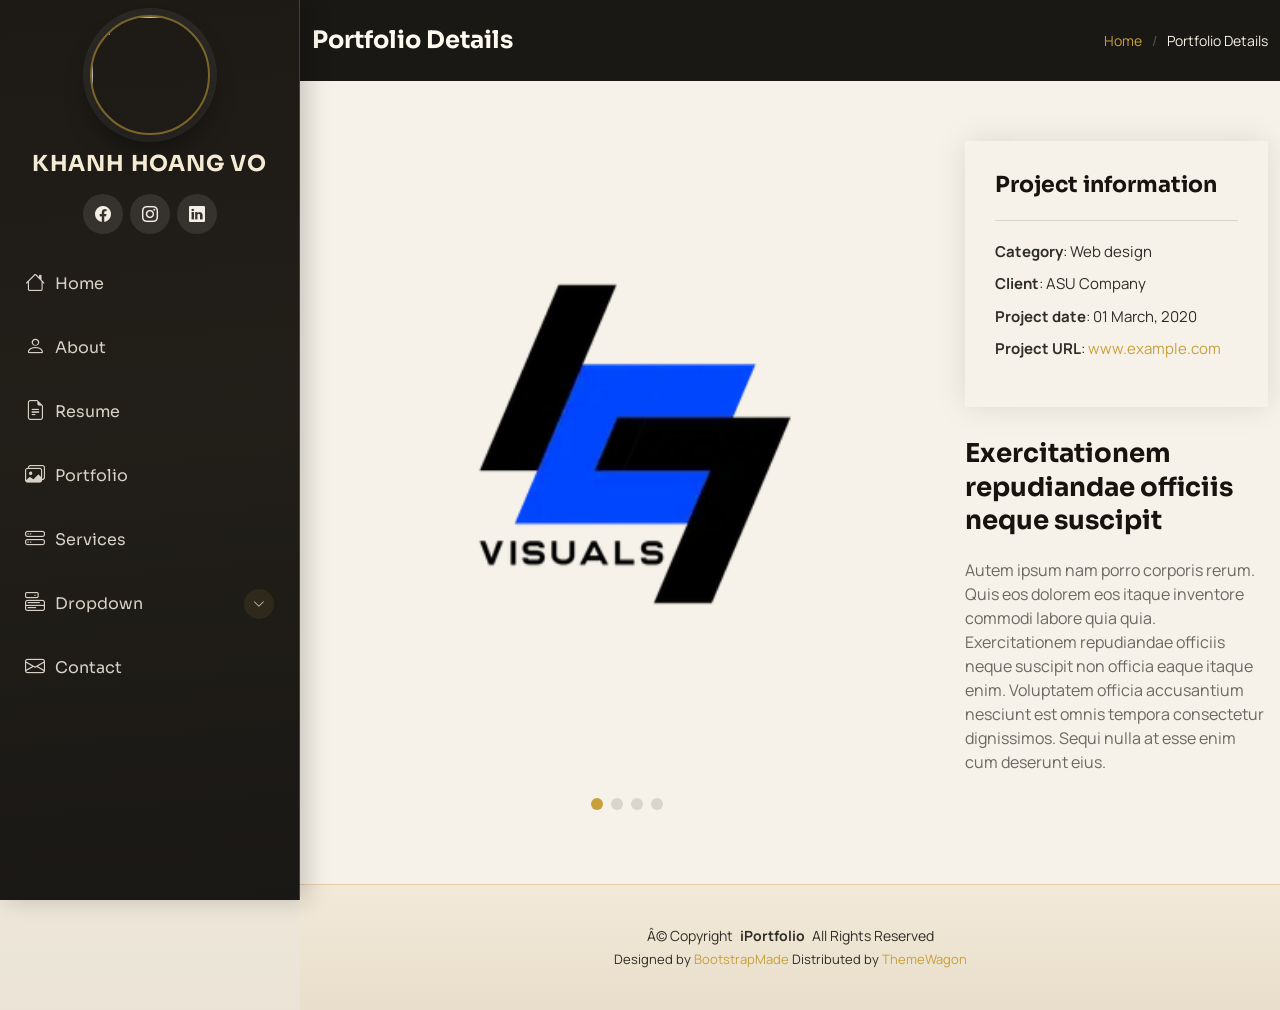
==== commit d8e4e269: "Update" ====
--- a/portfolio-details.html
+++ b/portfolio-details.html
@@ -48,7 +48,7 @@
     <a href="index.html" class="logo d-flex align-items-center justify-content-center">
       <!-- Uncomment the line below if you also wish to use an image logo -->
       <!-- <img src="assets/img/logo.png" alt=""> -->
-      <h1 class="sitename">Võ Hoàng Khanh</h1>
+      <h1 class="sitename">Khanh Hoang Vo</h1>
     </a>
 
         <div class="social-links text-center">
@@ -221,3 +221,4 @@
 
 
 
+
--- a/assets/css/main.css
+++ b/assets/css/main.css
@@ -596,6 +596,13 @@
   border-bottom: 2px solid var(--accent-color);
 }
 
+
+
+.hero p .typed {
+  margin-left: 6px;
+}
+
+
 .hero .social-links {
   margin-top: 25px;
 }
@@ -619,7 +626,7 @@
   }
 
   .hero p {
-    font-size: 20px;
+    font-size: 24px;
   }
 }
 
@@ -1421,12 +1428,16 @@
 }
 
 .hero p {
-  color: #f3ead8;
-}
-
-.hero p span {
-  border-bottom: 2px solid #d8bb70;
-}
+  color: #f5ead0;
+  text-shadow: 0 3px 10px rgba(0, 0, 0, 0.35);
+}
+
+
+
+.hero p .typed {
+  margin-left: 6px;
+}
+
 
 .about .content,
 .resume .resume-item,
@@ -1654,3 +1665,160 @@
 .resume .resume-item ul li:last-child {
   padding-bottom: 0;
 }
+
+/* Language Switch */
+.lang-switch {
+  display: flex;
+  justify-content: center;
+  gap: 8px;
+  margin: 6px 0 14px;
+}
+
+.lang-switch .lang-btn {
+  min-width: 46px;
+  border: 1px solid rgba(199, 160, 58, 0.4);
+  background: rgba(255, 255, 255, 0.08);
+  color: #f1e5cf;
+  border-radius: 999px;
+  padding: 5px 12px;
+  font-size: 12px;
+  font-weight: 700;
+  letter-spacing: 0.4px;
+  transition: all 0.2s ease;
+}
+
+.lang-switch .lang-btn.active,
+.lang-switch .lang-btn:hover {
+  background: linear-gradient(135deg, #cfaa49 0%, #b98d31 100%);
+  color: #ffffff;
+  border-color: transparent;
+}
+
+
+
+
+/*--------------------------------------------------------------
+# Services Refresh
+--------------------------------------------------------------*/
+.services .services-grid {
+  align-items: stretch;
+}
+
+.services .service-card {
+  overflow: hidden;
+  padding: 0;
+}
+
+.services .service-card .service-visual {
+  display: block;
+  aspect-ratio: 16/8;
+  background: linear-gradient(135deg, rgba(211, 183, 109, 0.18), rgba(248, 239, 216, 0.55));
+  border-bottom: 1px solid rgba(199, 160, 58, 0.18);
+}
+
+.services .service-card .service-visual img {
+  width: 100%;
+  height: 100%;
+  object-fit: cover;
+  transition: transform 0.35s ease;
+}
+
+.services .service-card:hover .service-visual img {
+  transform: scale(1.04);
+}
+
+.services .service-card .service-content {
+  padding: 20px 18px 22px;
+  gap: 14px;
+  align-items: flex-start;
+}
+
+.services .service-card .title {
+  margin-bottom: 10px;
+  min-height: 56px;
+}
+
+.services .service-card .description {
+  margin-bottom: 0;
+  font-size: 16px;
+  line-height: 1.7;
+  color: color-mix(in srgb, var(--default-color), transparent 8%);
+}
+
+@media (max-width: 991px) {
+  .services .service-card .service-visual {
+    aspect-ratio: 16/9;
+  }
+
+  .services .service-card .title {
+    min-height: 0;
+  }
+}
+
+/*--------------------------------------------------------------
+# Service Details Refresh
+--------------------------------------------------------------*/
+.service-details .services-list {
+  padding: 18px 22px;
+  border-radius: 14px;
+  border: 1px solid rgba(199, 160, 58, 0.24);
+  background: rgba(255, 255, 255, 0.9);
+  box-shadow: 0 10px 24px rgba(25, 22, 16, 0.08);
+  position: sticky;
+  top: 110px;
+}
+
+.service-details .services-list a {
+  margin: 12px 0;
+}
+
+.service-details .service-sidebar-box {
+  margin-top: 20px;
+  border-radius: 14px;
+  border: 1px solid rgba(199, 160, 58, 0.24);
+  background: rgba(255, 255, 255, 0.9);
+  box-shadow: 0 10px 24px rgba(25, 22, 16, 0.08);
+  padding: 18px 20px;
+}
+
+.service-details .service-sidebar-box h4 {
+  margin-bottom: 10px;
+}
+
+.service-details .service-sidebar-box p {
+  margin-bottom: 12px;
+}
+
+.service-details .service-sidebar-box ul {
+  margin-bottom: 0;
+}
+
+.service-details .services-img {
+  border-radius: 14px;
+  border: 1px solid rgba(199, 160, 58, 0.24);
+  background: rgba(255, 255, 255, 0.8);
+}
+
+.service-details .service-block {
+  margin-top: 18px;
+  border-radius: 14px;
+  border: 1px solid rgba(199, 160, 58, 0.24);
+  background: rgba(255, 255, 255, 0.9);
+  box-shadow: 0 10px 24px rgba(25, 22, 16, 0.08);
+  padding: 18px 20px;
+  scroll-margin-top: 96px;
+}
+
+.service-details .service-block h4 {
+  margin-bottom: 8px;
+}
+
+.service-details .service-block p {
+  margin-bottom: 10px;
+}
+
+@media (max-width: 991px) {
+  .service-details .services-list {
+    position: static;
+  }
+}
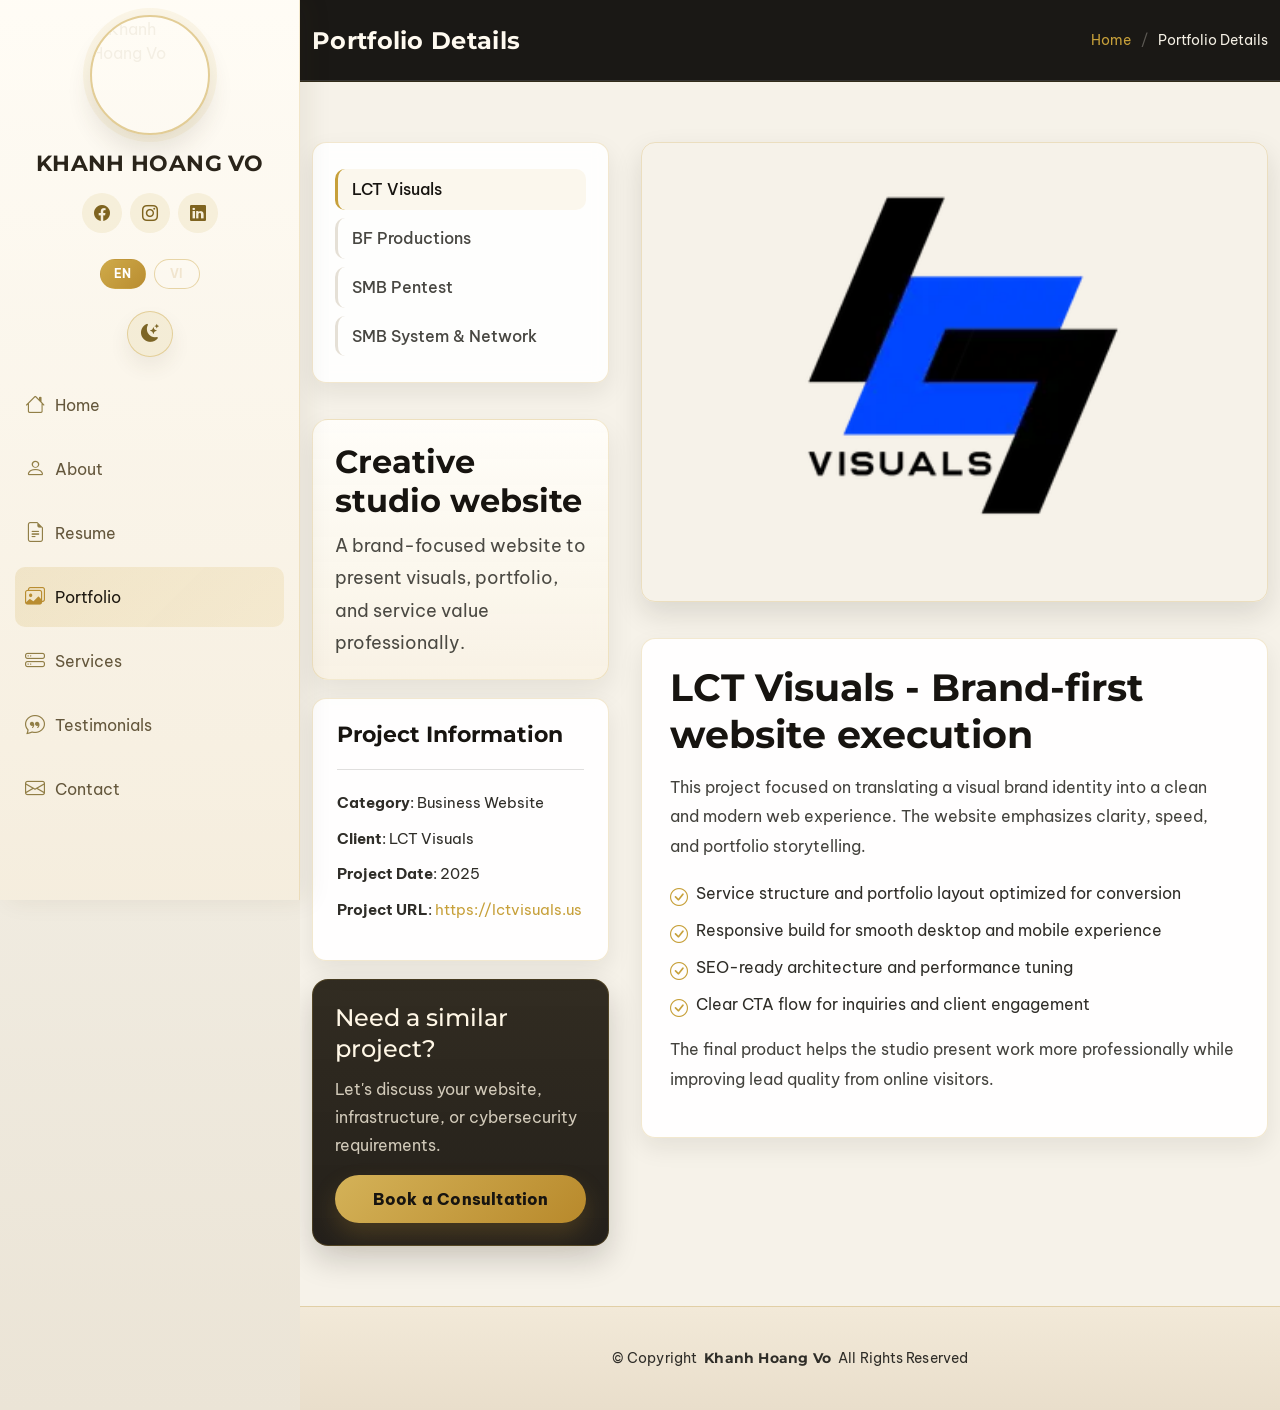
==== commit d3963fec: "update3" ====
--- a/portfolio-details.html
+++ b/portfolio-details.html
@@ -4,36 +4,37 @@
 <head>
   <meta charset="utf-8">
   <meta content="width=device-width, initial-scale=1.0" name="viewport">
-  <title>Portfolio Details - iPortfolio Bootstrap Template</title>
-  <meta content="" name="description">
-  <meta content="" name="keywords">
-
-  <!-- Favicons -->
+  <title>Portfolio Details | Khanh Hoang Vo</title>
+  <meta content="Detailed portfolio projects by Khanh Hoang Vo and team." name="description">
+  <meta content="portfolio, website project, lctvisuals, bfproductions, cosmetics, bookstore" name="keywords">
+
   <link href="assets/img/favicon-k.svg" rel="icon">
   <link href="assets/img/apple-touch-icon.png" rel="apple-touch-icon">
 
-  <!-- Fonts -->
   <link href="https://fonts.googleapis.com" rel="preconnect">
   <link href="https://fonts.gstatic.com" rel="preconnect" crossorigin>
-  <link href="https://fonts.googleapis.com/css2?family=Manrope:wght@300;400;500;600;700;800&family=Cinzel:wght@400;500;600;700&family=Sora:wght@300;400;500;600;700&display=swap" rel="stylesheet">
-
-  <!-- Vendor CSS Files -->
+  <link href="https://fonts.googleapis.com/css2?family=Be+Vietnam+Pro:wght@300;400;500;600;700;800&family=Montserrat:wght@500;600;700;800&display=swap" rel="stylesheet">
+
+  <script>
+    (function () {
+      try {
+        var storedTheme = localStorage.getItem('site_theme');
+        var resolvedTheme = (storedTheme === 'light' || storedTheme === 'dark')
+          ? storedTheme
+          : (window.matchMedia && window.matchMedia('(prefers-color-scheme: dark)').matches ? 'dark' : 'light');
+        document.documentElement.setAttribute('data-theme', resolvedTheme);
+      } catch (error) {
+        document.documentElement.setAttribute('data-theme', 'light');
+      }
+    })();
+  </script>
+
   <link href="assets/vendor/bootstrap/css/bootstrap.min.css" rel="stylesheet">
   <link href="assets/vendor/bootstrap-icons/bootstrap-icons.css" rel="stylesheet">
   <link href="assets/vendor/aos/aos.css" rel="stylesheet">
   <link href="assets/vendor/glightbox/css/glightbox.min.css" rel="stylesheet">
   <link href="assets/vendor/swiper/swiper-bundle.min.css" rel="stylesheet">
-
-  <!-- Main CSS File -->
   <link href="assets/css/main.css" rel="stylesheet">
-
-  <!-- =======================================================
-  * Template Name: iPortfolio
-  * Template URL: https://bootstrapmade.com/iportfolio-bootstrap-portfolio-websites-template/
-  * Updated: Jun 29 2024 with Bootstrap v5.3.3
-  * Author: BootstrapMade.com
-  * License: https://bootstrapmade.com/license/
-  ======================================================== -->
 </head>
 
 <body class="portfolio-details-page">
@@ -42,46 +43,39 @@
     <i class="header-toggle d-xl-none bi bi-list"></i>
 
     <div class="profile-img">
-      <img src="assets/img/my-profile-img.jpg" alt="" class="img-fluid rounded-circle">
+      <img src="assets/img/my-profile-img.jpg" alt="Khanh Hoang Vo" class="img-fluid rounded-circle" id="profile-image">
     </div>
 
     <a href="index.html" class="logo d-flex align-items-center justify-content-center">
-      <!-- Uncomment the line below if you also wish to use an image logo -->
-      <!-- <img src="assets/img/logo.png" alt=""> -->
       <h1 class="sitename">Khanh Hoang Vo</h1>
     </a>
 
-        <div class="social-links text-center">
+    <div class="social-links text-center">
       <a href="https://www.facebook.com/LuvMEE27" target="_blank" rel="noopener noreferrer" class="facebook"><i class="bi bi-facebook"></i></a>
       <a href="https://www.instagram.com/_imhnahk/" target="_blank" rel="noopener noreferrer" class="instagram"><i class="bi bi-instagram"></i></a>
       <a href="https://www.linkedin.com/in/luvmee27/" target="_blank" rel="noopener noreferrer" class="linkedin"><i class="bi bi-linkedin"></i></a>
     </div>
 
+    <div class="lang-switch text-center" id="lang-switcher">
+      <button type="button" class="lang-btn active" data-lang="en">EN</button>
+      <button type="button" class="lang-btn" data-lang="vi">VI</button>
+    </div>
+
+    <div class="theme-switch text-center">
+      <button type="button" class="theme-btn" data-theme-toggle data-label-light="Light mode" data-label-dark="Dark mode" aria-label="Toggle color theme" aria-pressed="false">
+        <i class="bi bi-moon-stars-fill"></i>
+      </button>
+    </div>
+
     <nav id="navmenu" class="navmenu">
       <ul>
-        <li><a href="#hero"><i class="bi bi-house navicon"></i>Home</a></li>
-        <li><a href="#about"><i class="bi bi-person navicon"></i> About</a></li>
-        <li><a href="#resume"><i class="bi bi-file-earmark-text navicon"></i> Resume</a></li>
-        <li><a href="#portfolio"><i class="bi bi-images navicon"></i> Portfolio</a></li>
-        <li><a href="#services"><i class="bi bi-hdd-stack navicon"></i> Services</a></li>
-        <li class="dropdown"><a href="#"><i class="bi bi-menu-button navicon"></i> <span>Dropdown</span> <i class="bi bi-chevron-down toggle-dropdown"></i></a>
-          <ul>
-            <li><a href="#">Dropdown 1</a></li>
-            <li class="dropdown"><a href="#"><span>Deep Dropdown</span> <i class="bi bi-chevron-down toggle-dropdown"></i></a>
-              <ul>
-                <li><a href="#">Deep Dropdown 1</a></li>
-                <li><a href="#">Deep Dropdown 2</a></li>
-                <li><a href="#">Deep Dropdown 3</a></li>
-                <li><a href="#">Deep Dropdown 4</a></li>
-                <li><a href="#">Deep Dropdown 5</a></li>
-              </ul>
-            </li>
-            <li><a href="#">Dropdown 2</a></li>
-            <li><a href="#">Dropdown 3</a></li>
-            <li><a href="#">Dropdown 4</a></li>
-          </ul>
-        </li>
-        <li><a href="#contact"><i class="bi bi-envelope navicon"></i> Contact</a></li>
+        <li><a href="index.html#hero"><i class="bi bi-house navicon"></i>Home</a></li>
+        <li><a href="index.html#about"><i class="bi bi-person navicon"></i>About</a></li>
+        <li><a href="index.html#resume"><i class="bi bi-file-earmark-text navicon"></i>Resume</a></li>
+        <li><a href="index.html#portfolio" class="active"><i class="bi bi-images navicon"></i>Portfolio</a></li>
+        <li><a href="index.html#services"><i class="bi bi-hdd-stack navicon"></i>Services</a></li>
+        <li><a href="index.html#testimonials"><i class="bi bi-chat-quote navicon"></i>Testimonials</a></li>
+        <li><a href="index.html#contact"><i class="bi bi-envelope navicon"></i>Contact</a></li>
       </ul>
     </nav>
 
@@ -89,120 +83,87 @@
 
   <main class="main">
 
-    <!-- Page Title -->
     <div class="page-title dark-background">
       <div class="container d-lg-flex justify-content-between align-items-center">
-        <h1 class="mb-2 mb-lg-0">Portfolio Details</h1>
+        <h1 class="mb-2 mb-lg-0" id="page-title-text">Portfolio Details</h1>
         <nav class="breadcrumbs">
           <ol>
-            <li><a href="index.html">Home</a></li>
-            <li class="current">Portfolio Details</li>
+            <li><a href="index.html" id="crumb-home">Home</a></li>
+            <li class="current" id="crumb-current">Portfolio Details</li>
           </ol>
         </nav>
       </div>
-    </div><!-- End Page Title -->
-
-    <!-- Portfolio Details Section -->
+    </div>
+
     <section id="portfolio-details" class="portfolio-details section">
-
       <div class="container" data-aos="fade-up" data-aos-delay="100">
-
         <div class="row gy-4">
 
-          <div class="col-lg-8">
-            <div class="portfolio-details-slider swiper init-swiper">
-
-              <script type="application/json" class="swiper-config">
-                {
-                  "loop": true,
-                  "speed": 600,
-                  "autoplay": {
-                    "delay": 5000
-                  },
-                  "slidesPerView": "auto",
-                  "pagination": {
-                    "el": ".swiper-pagination",
-                    "type": "bullets",
-                    "clickable": true
-                  }
-                }
-              </script>
-
-              <div class="swiper-wrapper align-items-center">
-
-                <div class="swiper-slide">
-                  <img src="assets/img/portfolio/app-1.jpg" alt="">
-                </div>
-
-                <div class="swiper-slide">
-                  <img src="assets/img/portfolio/product-1.jpg" alt="">
-                </div>
-
-                <div class="swiper-slide">
-                  <img src="assets/img/portfolio/branding-1.jpg" alt="">
-                </div>
-
-                <div class="swiper-slide">
-                  <img src="assets/img/portfolio/books-1.jpg" alt="">
-                </div>
-
-              </div>
-              <div class="swiper-pagination"></div>
+          <div class="col-lg-4" data-aos="fade-up" data-aos-delay="100">
+            <div class="services-list" id="project-list-links">
+              <a href="#lctvisuals" data-project-id="lctvisuals" class="active">LCT Visuals</a>
+              <a href="#bfproductions" data-project-id="bfproductions">BF Productions</a>
+              <a href="#pentest-smb" data-project-id="pentest-smb">SMB Pentest</a>
+              <a href="#system-network-smb" data-project-id="system-network-smb">SMB System &amp; Network</a>
+            </div>
+            <div class="detail-sidebar-copy">
+              <h4 id="project-left-title">Creative studio website</h4>
+              <p id="project-left-desc">A brand-focused website to present visuals, portfolio, and service value professionally.</p>
+            </div>
+
+            <div class="portfolio-info" data-aos="fade-up" data-aos-delay="220">
+              <h3 id="project-info-title">Project Information</h3>
+              <ul>
+                <li><strong id="label-category">Category</strong>: <span id="project-category">Business Website</span></li>
+                <li><strong id="label-client">Client</strong>: <span id="project-client">LCT Visuals</span></li>
+                <li><strong id="label-date">Project Date</strong>: <span id="project-date">2025</span></li>
+                <li><strong id="label-url">Project URL</strong>: <a href="https://lctvisuals.us" id="project-url" target="_blank" rel="noopener noreferrer">https://lctvisuals.us</a></li>
+              </ul>
+            </div>
+
+            <div class="detail-contact-card" data-aos="fade-up" data-aos-delay="280">
+              <h3 id="detail-contact-title">Need a similar project?</h3>
+              <p id="detail-contact-desc">Let's discuss your website, infrastructure, or cybersecurity requirements.</p>
+              <a href="mailto:khanhvh2728@gmail.com" class="detail-contact-btn" id="detail-contact-btn">Book a Consultation</a>
+            </div>
+
+          </div>
+
+          <div class="col-lg-8" data-aos="fade-up" data-aos-delay="200">
+            <img src="assets/img/portfolio/app-1.jpg" alt="Project" class="img-fluid services-img" id="project-image">
+
+
+            <div class="portfolio-description" data-aos="fade-up" data-aos-delay="260">
+              <h2 id="project-title">LCT Visuals - Brand-first website execution</h2>
+              <p id="project-p1">This project focused on translating a visual brand identity into a clean and modern web experience. The website emphasizes clarity, speed, and portfolio storytelling.</p>
+              <ul id="project-bullets">
+                <li><i class="bi bi-check-circle"></i> <span>Service structure and portfolio layout optimized for conversion</span></li>
+                <li><i class="bi bi-check-circle"></i> <span>Responsive build for smooth desktop and mobile experience</span></li>
+                <li><i class="bi bi-check-circle"></i> <span>SEO-ready architecture and performance tuning</span></li>
+                <li><i class="bi bi-check-circle"></i> <span>Clear CTA flow for inquiries and client engagement</span></li>
+              </ul>
+              <p id="project-p2">The final product helps the studio present work more professionally while improving lead quality from online visitors.</p>
             </div>
           </div>
 
-          <div class="col-lg-4">
-            <div class="portfolio-info" data-aos="fade-up" data-aos-delay="200">
-              <h3>Project information</h3>
-              <ul>
-                <li><strong>Category</strong>: Web design</li>
-                <li><strong>Client</strong>: ASU Company</li>
-                <li><strong>Project date</strong>: 01 March, 2020</li>
-                <li><strong>Project URL</strong>: <a href="#">www.example.com</a></li>
-              </ul>
-            </div>
-            <div class="portfolio-description" data-aos="fade-up" data-aos-delay="300">
-              <h2>Exercitationem repudiandae officiis neque suscipit</h2>
-              <p>
-                Autem ipsum nam porro corporis rerum. Quis eos dolorem eos itaque inventore commodi labore quia quia. Exercitationem repudiandae officiis neque suscipit non officia eaque itaque enim. Voluptatem officia accusantium nesciunt est omnis tempora consectetur dignissimos. Sequi nulla at esse enim cum deserunt eius.
-              </p>
-            </div>
-          </div>
-
         </div>
-
       </div>
-
-    </section><!-- /Portfolio Details Section -->
+    </section>
 
   </main>
 
   <footer id="footer" class="footer position-relative light-background">
-
     <div class="container">
       <div class="copyright text-center ">
-        <p>Â© <span>Copyright</span> <strong class="px-1 sitename">iPortfolio</strong> <span>All Rights Reserved</span></p>
-      </div>
-      <div class="credits">
-        <!-- All the links in the footer should remain intact. -->
-        <!-- You can delete the links only if you've purchased the pro version. -->
-        <!-- Licensing information: https://bootstrapmade.com/license/ -->
-        <!-- Purchase the pro version with working PHP/AJAX contact form: [buy-url] -->
-        Designed by <a href="https://bootstrapmade.com/">BootstrapMade</a> Distributed by <a href="https://themewagon.com">ThemeWagon</a>
+        <p>&copy; <span>Copyright</span> <strong class="px-1 sitename">Khanh Hoang Vo</strong> <span id="footer-rights">All Rights Reserved</span></p>
       </div>
     </div>
-
   </footer>
 
-  <!-- Scroll Top -->
   <a href="#" id="scroll-top" class="scroll-top d-flex align-items-center justify-content-center"><i class="bi bi-arrow-up-short"></i></a>
-
-  <!-- Preloader -->
   <div id="preloader"></div>
 
-  <!-- Vendor JS Files -->
   <script src="assets/vendor/bootstrap/js/bootstrap.bundle.min.js"></script>
-  <script src="assets/vendor/php-email-form/validate.js"></script>
   <script src="assets/vendor/aos/aos.js"></script>
   <script src="assets/vendor/typed.js/typed.umd.js"></script>
   <script src="assets/vendor/purecounter/purecounter_vanilla.js"></script>
@@ -211,10 +172,383 @@
   <script src="assets/vendor/imagesloaded/imagesloaded.pkgd.min.js"></script>
   <script src="assets/vendor/isotope-layout/isotope.pkgd.min.js"></script>
   <script src="assets/vendor/swiper/swiper-bundle.min.js"></script>
-
-  <!-- Main JS File -->
   <script src="assets/js/main.js"></script>
 
+  <script>
+  document.addEventListener('DOMContentLoaded', function () {
+    const i18n = {
+      en: {
+        pageTitle: 'Portfolio Details | Khanh Hoang Vo',
+        nameDisplay: 'Khanh Hoang Vo',
+        profileAlt: 'Khanh Hoang Vo',
+        nav: ['Home', 'About', 'Resume', 'Portfolio', 'Services', 'Testimonials', 'Contact'],
+        pageHeader: 'Portfolio Details',
+        crumbHome: 'Home',
+        crumbCurrent: 'Portfolio Details',
+        footerRights: 'All Rights Reserved',
+        themeLabels: { dark: 'Dark mode', light: 'Light mode' },
+        contactTitle: 'Need a similar project?',
+        contactDesc: "Let's discuss your website, infrastructure, or cybersecurity requirements.",
+        contactBtn: 'Book a Consultation',
+        labels: {
+          infoTitle: 'Project Information',
+          category: 'Category',
+          client: 'Client',
+          date: 'Project Date',
+          url: 'Project URL'
+        },
+        projects: [
+          {
+            id: 'lctvisuals',
+            navLabel: 'LCT Visuals',
+            leftTitle: 'Creative studio website',
+            leftDesc: 'A brand-focused website to present visuals, portfolio, and service value professionally.',
+            image: 'assets/img/portfolio/app-1.jpg',
+            category: 'Business Website',
+            client: 'LCT Visuals',
+            date: '2025',
+            url: 'https://lctvisuals.us',
+            title: 'LCT Visuals - Brand-first website execution',
+            p1: 'This project focused on translating a visual brand identity into a clean and modern web experience. The website emphasizes clarity, speed, and portfolio storytelling.',
+            bullets: [
+              'Service structure and portfolio layout optimized for conversion',
+              'Responsive build for smooth desktop and mobile experience',
+              'SEO-ready architecture and performance tuning',
+              'Clear CTA flow for inquiries and client engagement'
+            ],
+            p2: 'The final product helps the studio present work more professionally while improving lead quality from online visitors.'
+          },
+          {
+            id: 'bfproductions',
+            navLabel: 'BF Productions',
+            leftTitle: 'Production company website',
+            leftDesc: 'A corporate website built to showcase services, profile, and collaboration process.',
+            image: 'assets/img/portfolio/product-1.jpg',
+            category: 'Corporate Website',
+            client: 'BF Productions',
+            date: '2025',
+            url: 'https://bfproductions.co',
+            title: 'BF Productions - Corporate presence and trust-building',
+            p1: 'The objective was to build a structured, premium-looking company website that communicates service capability and reliability for partners.',
+            bullets: [
+              'Information architecture optimized for business presentation',
+              'Visual hierarchy refined for trust and readability',
+              'Fast-loading media handling and content organization',
+              'Scalable structure for future pages and campaigns'
+            ],
+            p2: 'This implementation strengthened brand credibility and provided a solid digital foundation for future marketing activities.'
+          },
+          {
+            id: 'pentest-smb',
+            navLabel: 'SMB Pentest',
+            leftTitle: 'Security assessment for an SMB environment',
+            leftDesc: 'A full-scope penetration testing engagement to identify exploitable risks and define a remediation roadmap.',
+            image: 'assets/img/portfolio/pentest.webp',
+            category: 'Cybersecurity / Pentest',
+            client: 'SMB Company',
+            date: '2025',
+            url: '#',
+            title: 'SMB Penetration Testing - Risk validation and hardening plan',
+            p1: 'This project focused on testing real attack paths across web endpoints and internal infrastructure for a small-to-medium business environment.',
+            bullets: [
+              'External and internal attack surface mapping with risk-based prioritization',
+              'Web/API vulnerability validation including authentication and session flows',
+              'Privilege escalation and lateral movement checks on critical assets',
+              'Remediation playbook with quick fixes, medium-term controls, and retest support'
+            ],
+            p2: 'The engagement helped the client reduce critical exposure quickly and establish a more mature security baseline for future operations.'
+          },
+          {
+            id: 'system-network-smb',
+            navLabel: 'SMB System & Network',
+            leftTitle: 'System and network operations modernization',
+            leftDesc: 'A stabilization project for server operations, segmentation, and secure connectivity in an SMB setup.',
+            image: 'assets/img/portfolio/system-network.jpg',
+            category: 'System & Network Administration',
+            client: 'SMB Company',
+            date: '2025',
+            url: '#',
+            title: 'SMB System & Network Operations - Reliability and control uplift',
+            p1: 'This project improved service stability and policy governance by redesigning server operations and core network controls for a growing SMB.',
+            bullets: [
+              'System baseline hardening, patch process, and backup policy refinement',
+              'Network segmentation with firewall rule cleanup and access governance',
+              'Monitoring setup for server health, link quality, and incident visibility',
+              'Operational documentation and handover workflow for internal IT team'
+            ],
+            p2: 'The result delivered better uptime, stronger access control, and clearer day-to-day operations for the client internal team.'
+          }
+        ]
+      },
+      vi: {
+        pageTitle: 'Chi tiết Dịch vụ | Võ Hoàng Khanh',
+        nameDisplay: 'Võ Hoàng Khanh',
+        profileAlt: 'Võ Hoàng Khanh',
+        nav: ['Trang chủ', 'Giới thiệu', 'Hồ sơ', 'Dự án', 'Dịch vụ', 'Đánh giá', 'Liên hệ'],
+        pageHeader: 'Chi tiết dự án',
+        crumbHome: 'Trang chủ',
+        crumbCurrent: 'Chi tiết dự án',
+        footerRights: 'Mọi quyền được bảo lưu',
+        themeLabels: { dark: 'Chế độ tối', light: 'Chế độ sáng' },
+        contactTitle: 'Cần triển khai dự án tương tự?',
+        contactDesc: 'Hãy trao đổi cùng tôi về website, hạ tầng hoặc nhu cầu an ninh mạng của bạn.',
+        contactBtn: 'Liên hệ tư vấn',
+        labels: {
+          infoTitle: 'Thông tin dự án',
+          category: 'Danh mục',
+          client: 'Khách hàng',
+          date: 'Thời gian',
+          url: 'Liên kết dự án'
+        },
+        projects: [
+          {
+            id: 'lctvisuals',
+            navLabel: 'LCT Visuals',
+            leftTitle: 'Website studio sáng tạo',
+            leftDesc: 'Website tập trung thương hiệu để giới thiệu portfolio và dịch vụ một cách chuyên nghiệp.',
+            image: 'assets/img/portfolio/app-1.jpg',
+            category: 'Website doanh nghiệp',
+            client: 'LCT Visuals',
+            date: '2025',
+            url: 'https://lctvisuals.us',
+            title: 'LCT Visuals - Triển khai website theo định hướng thương hiệu',
+            p1: 'Dự án tập trung chuyển tải nhận diện thương hiệu hình ảnh thành trải nghiệm web hiện đại, rõ ràng và tốc độ cao.',
+            bullets: [
+              'Cấu trúc dịch vụ và portfolio tối ưu cho chuyển đổi',
+              'Giao diện responsive mượt trên desktop và mobile',
+              'Nền tảng chuẩn SEO kỹ thuật và tối ưu hiệu năng',
+              'Luồng CTA rõ ràng cho tư vấn và liên hệ khách hàng'
+            ],
+            p2: 'Sản phẩm cuối giúp studio thể hiện năng lực chuyên nghiệp hơn và cải thiện chất lượng lead từ website.'
+          },
+          {
+            id: 'bfproductions',
+            navLabel: 'BF Productions',
+            leftTitle: 'Website công ty sản xuất',
+            leftDesc: 'Website doanh nghiệp để trình bày năng lực dịch vụ và quy trình làm việc với đối tác.',
+            image: 'assets/img/portfolio/product-1.jpg',
+            category: 'Website công ty',
+            client: 'BF Productions',
+            date: '2025',
+            url: 'https://bfproductions.co',
+            title: 'BF Productions - Xây dựng hiện diện doanh nghiệp chuyên nghiệp',
+            p1: 'Mục tiêu dự án là xây dựng website có bố cục rõ ràng, hình ảnh cao cấp và thể hiện độ tin cậy cao cho đối tác.',
+            bullets: [
+              'Kiến trúc thông tin tối ưu cho phần giới thiệu doanh nghiệp',
+              'Tổ chức thị giác rõ ràng, tăng độ dễ đọc và cảm nhận tin cậy',
+              'Xử lý media và nội dung để tải nhanh, ổn định',
+              'Cấu trúc sẵn sàng mở rộng cho chiến dịch tương lai'
+            ],
+            p2: 'Dự án giúp củng cố uy tín thương hiệu số và tạo nền tảng tốt cho các hoạt động marketing tiếp theo.'
+          },
+          {
+            id: 'pentest-smb',
+            navLabel: 'Pentest SMB',
+            leftTitle: 'Đánh giá bảo mật cho doanh nghiệp SMB',
+            leftDesc: 'Dự án kiểm thử xâm nhập toàn diện nhằm phát hiện rủi ro có thể khai thác và xây dựng lộ trình khắc phục.',
+            image: 'assets/img/portfolio/pentest.webp',
+            category: 'An ninh mạng / Pentest',
+            client: 'SMB Company',
+            date: '2025',
+            url: '#',
+            title: 'Pentest SMB - Xác thực rủi ro và kế hoạch gia cố bảo mật',
+            p1: 'Dự án tập trung mô phỏng đường tấn công thực tế trên các endpoint web và hạ tầng nội bộ của môi trường SMB.',
+            bullets: [
+              'Lập bản đồ bề mặt tấn công trong và ngoài theo mức độ rủi ro',
+              'Xác thực lỗ hổng web API, bao gồm xác thực và quản lý phiên',
+              'Kiểm tra khả năng leo thang đặc quyền và di chuyển ngang',
+              'Xây dựng playbook khắc phục theo quick-fix, trung hạn và retest'
+            ],
+            p2: 'Kết quả giúp khách hàng giảm nhanh các điểm rủi ro nghiêm trọng và nâng mặt bằng an ninh cho vận hành lâu dài.'
+          },
+          {
+            id: 'system-network-smb',
+            navLabel: 'System & Network SMB',
+            leftTitle: 'Nâng cấp vận hành hệ thống và mạng',
+            leftDesc: 'Dự án chuẩn hóa máy chủ, phân đoạn mạng và kiểm soát truy cập cho doanh nghiệp SMB đang mở rộng.',
+            image: 'assets/img/portfolio/system-network.jpg',
+            category: 'Quản trị hệ thống & mạng',
+            client: 'SMB Company',
+            date: '2025',
+            url: '#',
+            title: 'System & Network SMB - Nâng độ ổn định và kiểm soát vận hành',
+            p1: 'Dự án giúp cải thiện độ ổn định dịch vụ và năng lực kiểm soát chính sách bằng cách tái thiết kế vận hành hệ thống cùng lõi hạ tầng mạng.',
+            bullets: [
+              'Gia cố baseline hệ thống, quy trình bản vá và chính sách backup',
+              'Phân đoạn mạng, làm sạch firewall rule và chuẩn hóa quản trị truy cập',
+              'Thiết lập giám sát sức khỏe server, chất lượng kết nối và sự cố',
+              'Hoàn thiện tài liệu vận hành và quy trình bàn giao cho đội IT nội bộ'
+            ],
+            p2: 'Kết quả cuối cùng mang lại uptime tốt hơn, kiểm soát truy cập chặt hơn và vận hành hằng ngày rõ ràng hơn cho khách hàng.'
+          }
+        ]
+      }
+    };
+
+    const navHrefs = ['index.html#hero', 'index.html#about', 'index.html#resume', 'index.html#portfolio', 'index.html#services', 'index.html#testimonials', 'index.html#contact'];
+    const dom = {
+      list: document.getElementById('project-list-links'),
+      titleLeft: document.getElementById('project-left-title'),
+      descLeft: document.getElementById('project-left-desc'),
+      image: document.getElementById('project-image'),
+      infoTitle: document.getElementById('project-info-title'),
+      category: document.getElementById('project-category'),
+      client: document.getElementById('project-client'),
+      date: document.getElementById('project-date'),
+      url: document.getElementById('project-url'),
+      title: document.getElementById('project-title'),
+      p1: document.getElementById('project-p1'),
+      p2: document.getElementById('project-p2'),
+      bullets: document.getElementById('project-bullets')
+    };
+    let currentLang = 'en';
+
+    function getStoredLang() {
+      try { return localStorage.getItem('site_lang') || 'en'; } catch (e) { return 'en'; }
+    }
+
+    function setStoredLang(lang) {
+      try { localStorage.setItem('site_lang', lang); } catch (e) {}
+    }
+
+    function setNav(labels) {
+      navHrefs.forEach(function (href, index) {
+        const link = document.querySelector('#navmenu a[href="' + href + '"]');
+        if (!link || !labels[index]) return;
+        const icon = link.querySelector('i');
+        link.innerHTML = '';
+        if (icon) link.appendChild(icon);
+        link.append(' ' + labels[index]);
+      });
+    }
+
+    function getProjectId() {
+      const hash = (window.location.hash || '').replace('#', '');
+      const projects = i18n[currentLang].projects;
+      const found = projects.find(function (project) { return project.id === hash; });
+      return found ? found.id : projects[0].id;
+    }
+
+    function renderProjectList() {
+      const projects = i18n[currentLang].projects;
+      const activeId = getProjectId();
+      dom.list.innerHTML = '';
+      projects.forEach(function (project) {
+        const link = document.createElement('a');
+        link.href = '#' + project.id;
+        link.dataset.projectId = project.id;
+        link.textContent = project.navLabel;
+        if (project.id === activeId) link.classList.add('active');
+        link.addEventListener('click', function () {
+          renderProject(project.id);
+        });
+        dom.list.appendChild(link);
+      });
+    }
+
+    function renderProject(projectId) {
+      const projects = i18n[currentLang].projects;
+      const project = projects.find(function (item) { return item.id === projectId; }) || projects[0];
+
+      try {
+        if ((window.location.hash || '').replace('#', '') !== project.id) {
+          window.location.hash = project.id;
+        }
+      } catch (e) {}
+
+      dom.titleLeft.textContent = project.leftTitle;
+      dom.descLeft.textContent = project.leftDesc;
+      dom.image.src = project.image;
+      dom.image.alt = project.navLabel;
+      dom.category.textContent = project.category;
+      dom.client.textContent = project.client;
+      dom.date.textContent = project.date;
+      dom.title.textContent = project.title;
+      dom.p1.textContent = project.p1;
+      dom.p2.textContent = project.p2;
+
+      if (project.url && project.url !== '#') {
+        dom.url.textContent = project.url;
+        dom.url.href = project.url;
+        dom.url.target = '_blank';
+        dom.url.rel = 'noopener noreferrer';
+        dom.url.classList.remove('is-disabled');
+      } else {
+        dom.url.textContent = 'N/A';
+        dom.url.removeAttribute('href');
+        dom.url.removeAttribute('target');
+        dom.url.removeAttribute('rel');
+        dom.url.classList.add('is-disabled');
+      }
+
+      dom.bullets.innerHTML = '';
+      project.bullets.forEach(function (bullet) {
+        const li = document.createElement('li');
+        li.innerHTML = '<i class="bi bi-check-circle"></i> <span></span>';
+        li.querySelector('span').textContent = bullet;
+        dom.bullets.appendChild(li);
+      });
+
+      dom.list.querySelectorAll('a').forEach(function (link) {
+        link.classList.toggle('active', link.dataset.projectId === project.id);
+      });
+    }
+
+    function applyLang(lang) {
+      currentLang = i18n[lang] ? lang : 'en';
+      const t = i18n[currentLang];
+
+      document.documentElement.lang = currentLang;
+      document.title = t.pageTitle;
+      setNav(t.nav);
+      document.querySelectorAll('.sitename').forEach(function (el) {
+        el.textContent = t.nameDisplay;
+      });
+      document.getElementById('profile-image').alt = t.profileAlt;
+      document.getElementById('page-title-text').textContent = t.pageHeader;
+      document.getElementById('crumb-home').textContent = t.crumbHome;
+      document.getElementById('crumb-current').textContent = t.crumbCurrent;
+      document.getElementById('footer-rights').textContent = t.footerRights;
+      document.querySelectorAll('[data-theme-toggle]').forEach(function (button) {
+        button.setAttribute('data-label-dark', t.themeLabels.dark);
+        button.setAttribute('data-label-light', t.themeLabels.light);
+      });
+      if (typeof window.applySiteTheme === 'function') {
+        window.applySiteTheme(document.documentElement.getAttribute('data-theme') || 'light', false);
+      }
+      document.getElementById('detail-contact-title').textContent = t.contactTitle;
+      document.getElementById('detail-contact-desc').textContent = t.contactDesc;
+      document.getElementById('detail-contact-btn').textContent = t.contactBtn;
+      document.getElementById('project-info-title').textContent = t.labels.infoTitle;
+      document.getElementById('label-category').textContent = t.labels.category;
+      document.getElementById('label-client').textContent = t.labels.client;
+      document.getElementById('label-date').textContent = t.labels.date;
+      document.getElementById('label-url').textContent = t.labels.url;
+
+      renderProjectList();
+      renderProject(getProjectId());
+
+      document.querySelectorAll('.lang-btn').forEach(function (btn) {
+        btn.classList.toggle('active', btn.dataset.lang === currentLang);
+      });
+
+      setStoredLang(currentLang);
+    }
+
+    window.addEventListener('hashchange', function () {
+      renderProject(getProjectId());
+    });
+
+    document.querySelectorAll('.lang-btn').forEach(function (btn) {
+      btn.addEventListener('click', function () {
+        applyLang(btn.dataset.lang);
+      });
+    });
+
+    applyLang(getStoredLang());
+  });
+</script>
+
 </body>
 
 </html>
@@ -222,3 +556,11 @@
 
 
 
+
+
+
+
+
+
+
+
--- a/assets/css/main.css
+++ b/assets/css/main.css
@@ -1,4 +1,4 @@
-﻿/**
+/**
 * Template Name: iPortfolio
 * Template URL: https://bootstrapmade.com/iportfolio-bootstrap-portfolio-websites-template/
 * Updated: Jun 29 2024 with Bootstrap v5.3.3
@@ -378,6 +378,16 @@
 
 .footer .copyright p {
   margin-bottom: 0;
+  font-family: var(--default-font);
+  font-size: 14px;
+  line-height: 1.7;
+  letter-spacing: 0.1px;
+}
+
+.footer .copyright .sitename {
+  font-family: var(--heading-font);
+  font-weight: 700;
+  letter-spacing: 0.2px;
 }
 
 .footer .credits {
@@ -472,11 +482,14 @@
   background-color: var(--background-color);
   padding: 25px 0;
   position: relative;
+  border-bottom: 1px solid rgba(199, 160, 58, 0.14);
+  box-shadow: inset 0 -1px 0 rgba(255, 255, 255, 0.12);
 }
 
 .page-title h1 {
   font-size: 24px;
   font-weight: 700;
+  letter-spacing: 0.3px;
 }
 
 .page-title .breadcrumbs ol {
@@ -498,6 +511,78 @@
   display: inline-block;
   padding-right: 10px;
   color: color-mix(in srgb, var(--default-color), transparent 70%);
+}
+
+.portfolio-details .row.gy-4,
+.service-details .row.gy-4 {
+  --bs-gutter-x: 2rem;
+  --bs-gutter-y: 2rem;
+  align-items: flex-start;
+}
+
+.portfolio-details .col-lg-4,
+.service-details .col-lg-4 {
+  display: flex;
+  flex-direction: column;
+  gap: 18px;
+}
+
+.detail-sidebar-copy {
+  border-radius: 16px;
+  border: 1px solid rgba(199, 160, 58, 0.22);
+  background: linear-gradient(180deg, rgba(255, 253, 249, 0.96) 0%, rgba(248, 242, 228, 0.92) 100%);
+  box-shadow: 0 12px 28px rgba(25, 22, 16, 0.08);
+  padding: 22px 22px 20px;
+}
+
+.detail-content-card {
+  margin-top: 18px;
+  border-radius: 16px;
+  border: 1px solid rgba(199, 160, 58, 0.22);
+  background: rgba(255, 255, 255, 0.93);
+  box-shadow: 0 12px 28px rgba(25, 22, 16, 0.08);
+  padding: 26px 28px;
+}
+
+.detail-contact-card {
+  border-radius: 16px;
+  border: 1px solid rgba(199, 160, 58, 0.22);
+  background: linear-gradient(180deg, rgba(37, 31, 21, 0.94) 0%, rgba(27, 23, 18, 0.96) 100%);
+  box-shadow: 0 14px 30px rgba(21, 17, 10, 0.18);
+  padding: 22px;
+}
+
+.detail-contact-card h3 {
+  color: #fff7e6;
+  font-size: 24px;
+  margin-bottom: 10px;
+}
+
+.detail-contact-card p {
+  color: rgba(247, 238, 220, 0.82);
+  line-height: 1.75;
+  margin-bottom: 16px;
+}
+
+.detail-contact-btn {
+  display: inline-flex;
+  align-items: center;
+  justify-content: center;
+  width: 100%;
+  min-height: 48px;
+  border-radius: 999px;
+  background: linear-gradient(135deg, #d4b258 0%, #b8892b 100%);
+  color: #171410;
+  font-weight: 800;
+  letter-spacing: 0.2px;
+  box-shadow: 0 12px 24px rgba(183, 140, 47, 0.24);
+  transition: transform 0.2s ease, box-shadow 0.2s ease;
+}
+
+.detail-contact-btn:hover {
+  color: #171410;
+  transform: translateY(-1px);
+  box-shadow: 0 14px 28px rgba(183, 140, 47, 0.3);
 }
 
 /*--------------------------------------------------------------
@@ -602,6 +687,112 @@
   margin-left: 6px;
 }
 
+.hero .container {
+  max-width: 860px;
+}
+
+.hero-actions {
+  display: flex;
+  flex-wrap: wrap;
+  gap: 14px;
+  margin-top: 24px;
+}
+
+.btn-hero {
+  display: inline-flex;
+  align-items: center;
+  justify-content: center;
+  min-width: 170px;
+  padding: 12px 22px;
+  border-radius: 999px;
+  font-weight: 700;
+  letter-spacing: 0.2px;
+  transition: transform 0.2s ease, box-shadow 0.2s ease, background 0.2s ease;
+}
+
+.btn-hero:hover {
+  transform: translateY(-2px);
+}
+
+.btn-hero-primary {
+  background: linear-gradient(135deg, #d4b258 0%, #b8892b 100%);
+  color: #171410;
+  box-shadow: 0 14px 28px rgba(183, 140, 47, 0.28);
+}
+
+.btn-hero-secondary,
+.btn-hero-tertiary {
+  border: 1px solid rgba(255, 245, 219, 0.28);
+  background: rgba(255, 255, 255, 0.08);
+  color: #f8f0de;
+  backdrop-filter: blur(8px);
+}
+
+.hero-highlights {
+  display: grid;
+  grid-template-columns: repeat(3, minmax(0, 1fr));
+  gap: 14px;
+  margin-top: 26px;
+}
+
+.hero-highlight {
+  border-radius: 16px;
+  border: 1px solid rgba(255, 245, 219, 0.16);
+  background: rgba(18, 16, 13, 0.34);
+  backdrop-filter: blur(10px);
+  padding: 16px 18px;
+}
+
+.hero-highlight-value {
+  display: block;
+  color: #f5df9d;
+  font-family: var(--heading-font);
+  font-size: 26px;
+  font-weight: 800;
+  line-height: 1;
+  margin-bottom: 8px;
+}
+
+.hero-highlight-label {
+  display: block;
+  color: #f6ecda;
+  font-size: 14px;
+  line-height: 1.55;
+}
+
+.process-card {
+  border-radius: 16px;
+  border: 1px solid rgba(199, 160, 58, 0.22);
+  background: rgba(255, 255, 255, 0.92);
+  box-shadow: 0 12px 28px rgba(25, 22, 16, 0.08);
+  padding: 24px 22px;
+}
+
+.process-step {
+  display: inline-flex;
+  align-items: center;
+  justify-content: center;
+  width: 42px;
+  height: 42px;
+  border-radius: 50%;
+  background: linear-gradient(135deg, #d4b258 0%, #b98d31 100%);
+  color: #171410;
+  font-family: var(--heading-font);
+  font-size: 14px;
+  font-weight: 800;
+  margin-bottom: 18px;
+}
+
+.process-card h3 {
+  font-size: 22px;
+  margin-bottom: 10px;
+}
+
+.process-card p {
+  margin-bottom: 0;
+  line-height: 1.75;
+}
+
 
 .hero .social-links {
   margin-top: 25px;
@@ -627,6 +818,31 @@
 
   .hero p {
     font-size: 24px;
+  }
+
+  .hero-actions {
+    gap: 10px;
+  }
+
+  .btn-hero {
+    width: 100%;
+    min-width: 0;
+  }
+
+  .hero-highlights {
+    grid-template-columns: 1fr;
+  }
+
+  .hero-highlight {
+    padding: 15px 16px;
+  }
+
+  .process-card {
+    padding: 20px 18px;
+  }
+
+  .process-card h3 {
+    font-size: 20px;
   }
 }
 
@@ -1228,19 +1444,10 @@
   margin-top: 10px;
 }
 
-.portfolio-details .portfolio-description {
-  padding-top: 30px;
-}
-
 .portfolio-details .portfolio-description h2 {
   font-size: 26px;
   font-weight: 700;
   margin-bottom: 20px;
-}
-
-.portfolio-details .portfolio-description p {
-  padding: 0;
-  color: color-mix(in srgb, var(--default-color), transparent 30%);
 }
 
 /*--------------------------------------------------------------
@@ -1337,9 +1544,9 @@
 # Kim Theme (Bach Lap Kim)
 --------------------------------------------------------------*/
 :root {
-  --default-font: "Manrope", system-ui, -apple-system, "Segoe UI", sans-serif;
-  --heading-font: "Cinzel", Georgia, serif;
-  --nav-font: "Sora", "Segoe UI", sans-serif;
+  --default-font: "Be Vietnam Pro", system-ui, -apple-system, "Segoe UI", sans-serif;
+  --heading-font: "Montserrat", "Be Vietnam Pro", "Segoe UI", sans-serif;
+  --nav-font: "Be Vietnam Pro", "Segoe UI", sans-serif;
 
   --background-color: #f6f2e9;
   --default-color: #2f2d28;
@@ -1378,6 +1585,7 @@
 
 .section-title h2 {
   letter-spacing: 0.6px;
+  font-weight: 800;
 }
 
 .section-title h2:after {
@@ -1395,9 +1603,10 @@
 
 .header .logo h1 {
   color: #f5ebd5;
-  letter-spacing: 0.8px;
+  letter-spacing: 0.35px;
   text-transform: uppercase;
   font-size: 22px;
+  line-height: 1.25;
 }
 
 .header .profile-img img {
@@ -1525,6 +1734,7 @@
 .footer {
   background: linear-gradient(180deg, #f2e9d8 0%, #e9decb 100%);
   border-top: 1px solid rgba(199, 160, 58, 0.25);
+  backdrop-filter: blur(10px);
 }
 
 .scroll-top {
@@ -1542,7 +1752,7 @@
 # Kim Theme Alignment Fixes
 --------------------------------------------------------------*/
 :root {
-  --heading-font: "Sora", "Segoe UI", sans-serif;
+  --heading-font: "Montserrat", "Be Vietnam Pro", "Segoe UI", sans-serif;
 }
 
 h1, h2, h3, h4, h5, h6 {
@@ -1694,6 +1904,39 @@
   border-color: transparent;
 }
 
+.theme-switch {
+  display: flex;
+  justify-content: center;
+  margin: 8px 0 18px;
+}
+
+.theme-btn {
+  display: inline-flex;
+  align-items: center;
+  justify-content: center;
+  width: 46px;
+  height: 46px;
+  border: 1px solid rgba(199, 160, 58, 0.4);
+  background: rgba(255, 255, 255, 0.08);
+  color: #f1e5cf;
+  border-radius: 50%;
+  padding: 0;
+  font-size: 0;
+  box-shadow: 0 10px 22px rgba(0, 0, 0, 0.12);
+  transition: all 0.2s ease;
+}
+
+.theme-btn i {
+  font-size: 18px;
+}
+
+.theme-btn:hover {
+  transform: translateY(-1px);
+  border-color: rgba(227, 194, 106, 0.58);
+  background: rgba(255, 255, 255, 0.14);
+  box-shadow: 0 12px 24px rgba(0, 0, 0, 0.18);
+}
+
 
 
 
@@ -1822,3 +2065,532 @@
     position: static;
   }
 }
+
+/*--------------------------------------------------------------
+# Service Details Premium
+--------------------------------------------------------------*/
+.service-details #detail-title {
+  font-size: clamp(30px, 3vw, 42px);
+  line-height: 1.22;
+  font-weight: 800;
+  margin: 20px 0 14px;
+  letter-spacing: 0.2px;
+}
+
+.service-details #detail-lead {
+  font-size: 18px;
+  line-height: 1.75;
+  margin-bottom: 16px;
+  color: color-mix(in srgb, var(--default-color), transparent 8%);
+}
+
+.service-details #detail-bullets {
+  margin-top: 10px;
+  margin-bottom: 18px;
+}
+
+.service-details #detail-bullets li {
+  padding: 7px 0;
+  align-items: flex-start;
+}
+
+.service-details #detail-bullets li span {
+  line-height: 1.65;
+}
+
+.service-details #detail-p1,
+.service-details #detail-p2 {
+  font-size: 16px;
+  line-height: 1.8;
+  margin-top: 10px;
+}
+
+.service-details #left-service-title {
+  margin-top: 0;
+  margin-bottom: 10px;
+  font-size: 28px;
+  line-height: 1.3;
+  font-weight: 700;
+}
+
+.service-details #left-service-desc {
+  font-size: 16px;
+  line-height: 1.8;
+  margin-bottom: 0;
+}
+
+.service-details .services-img {
+  margin-bottom: 22px;
+  min-height: 340px;
+  object-fit: cover;
+  box-shadow: 0 14px 30px rgba(25, 22, 16, 0.12);
+}
+
+.service-details .services-list a {
+  padding-top: 10px;
+  padding-bottom: 10px;
+}
+
+@media (max-width: 991px) {
+  .service-details #detail-title {
+    margin-top: 16px;
+  }
+
+  .service-details #left-service-title {
+    font-size: 24px;
+  }
+
+  .service-details .services-img {
+    min-height: 240px;
+  }
+}
+
+/*--------------------------------------------------------------
+# Service Image Mapping
+--------------------------------------------------------------*/
+#service-image.services-img {
+  width: 100%;
+  height: clamp(300px, 36vw, 440px);
+  object-fit: cover;
+  border-radius: 14px;
+}
+
+#service-image[data-service="website-development"] {
+  object-position: center 28%;
+}
+
+#service-image[data-service="it-helpdesk"] {
+  object-position: center 24%;
+}
+
+#service-image[data-service="system-administration"] {
+  object-position: center 30%;
+}
+
+#service-image[data-service="network-administration"] {
+  object-position: center 36%;
+}
+
+#service-image[data-service="penetration-testing"] {
+  object-position: center 26%;
+}
+
+#service-image[data-service="maintenance-support"] {
+  object-position: center 34%;
+}
+
+@media (max-width: 991px) {
+  #service-image.services-img {
+    height: clamp(220px, 48vw, 320px);
+  }
+}
+
+/*--------------------------------------------------------------
+# Portfolio Details Premium
+--------------------------------------------------------------*/
+.portfolio-details .row.gy-4 {
+  align-items: flex-start;
+}
+
+.portfolio-details .services-list {
+  padding: 18px 22px;
+  border-radius: 14px;
+  border: 1px solid rgba(199, 160, 58, 0.24);
+  background: rgba(255, 255, 255, 0.9);
+  box-shadow: 0 10px 24px rgba(25, 22, 16, 0.08);
+  margin-bottom: 18px;
+  position: sticky;
+  top: 110px;
+}
+
+.portfolio-details .services-list a {
+  display: block;
+  line-height: 1.3;
+  padding: 10px 0 10px 14px;
+  border-left: 3px solid rgba(138, 118, 73, 0.22);
+  margin: 8px 0;
+  color: color-mix(in srgb, var(--default-color), transparent 12%);
+  font-weight: 500;
+  border-radius: 10px;
+  transition: 0.25s ease;
+}
+
+.portfolio-details .services-list a.active,
+.portfolio-details .services-list a:hover {
+  border-left-color: #c7a03a;
+  color: var(--heading-color);
+  background: rgba(199, 160, 58, 0.08);
+}
+
+.portfolio-details #project-left-title {
+  margin: 0 0 10px;
+  font-size: 32px;
+  line-height: 1.22;
+  font-weight: 700;
+}
+
+.portfolio-details #project-left-desc {
+  margin: 0;
+  font-size: 18px;
+  line-height: 1.78;
+  color: color-mix(in srgb, var(--default-color), transparent 14%);
+}
+
+.portfolio-details .services-img {
+  width: 100%;
+  height: clamp(300px, 40vw, 460px);
+  object-fit: cover;
+  object-position: center;
+  border-radius: 14px;
+  border: 1px solid rgba(199, 160, 58, 0.24);
+  box-shadow: 0 12px 28px rgba(25, 22, 16, 0.12);
+  margin-bottom: 18px;
+  transition: opacity 0.28s ease, transform 0.28s ease, filter 0.28s ease;
+  will-change: opacity, transform, filter;
+}
+
+.portfolio-details .portfolio-info {
+  border-radius: 14px;
+  border: 1px solid rgba(199, 160, 58, 0.24);
+  background: rgba(255, 255, 255, 0.92);
+  box-shadow: 0 10px 24px rgba(25, 22, 16, 0.08);
+  padding: 22px 24px;
+}
+
+.portfolio-details .portfolio-info ul li {
+  line-height: 1.65;
+}
+
+.portfolio-details .portfolio-description {
+  margin-top: 18px;
+  border-radius: 14px;
+  border: 1px solid rgba(199, 160, 58, 0.24);
+  background: rgba(255, 255, 255, 0.92);
+  box-shadow: 0 10px 24px rgba(25, 22, 16, 0.08);
+  padding: 26px 28px;
+  transition: opacity 0.24s ease, transform 0.24s ease;
+  will-change: opacity, transform;
+}
+
+.portfolio-details .portfolio-description h2 {
+  font-size: clamp(30px, 3vw, 42px);
+  line-height: 1.22;
+  margin-bottom: 14px;
+}
+
+.portfolio-details .portfolio-description p {
+  color: color-mix(in srgb, var(--default-color), transparent 10%);
+  line-height: 1.85;
+  font-size: 16px;
+}
+
+.portfolio-details #project-bullets {
+  list-style: none;
+  padding-left: 0;
+  margin: 10px 0 10px;
+}
+
+.portfolio-details #project-bullets li {
+  display: flex;
+  align-items: flex-start;
+  gap: 8px;
+  padding: 4px 0;
+}
+
+.portfolio-details #project-bullets li i {
+  color: #c7a03a;
+  font-size: 18px;
+  margin-top: 2px;
+}
+
+.portfolio-details .services-img.is-switching,
+.portfolio-details .portfolio-description.is-switching {
+  opacity: 0.5;
+  transform: translateY(6px);
+}
+
+.portfolio-details #project-url.is-disabled {
+  color: color-mix(in srgb, var(--default-color), transparent 45%);
+  pointer-events: none;
+  text-decoration: none;
+}
+
+@media (max-width: 991px) {
+  .portfolio-details .services-list {
+    position: static;
+  }
+
+  .portfolio-details #project-left-title {
+    font-size: 28px;
+  }
+
+  .portfolio-details .services-img {
+    height: clamp(220px, 55vw, 320px);
+  }
+
+  .portfolio-details .portfolio-description {
+    padding: 18px;
+  }
+}
+
+.portfolio-details .col-lg-4 .portfolio-info {
+  margin-top: 0;
+}
+
+.portfolio-details .services-list,
+.service-details .services-list {
+  top: 100px;
+}
+
+.portfolio-details .services-list,
+.service-details .services-list,
+.portfolio-details .portfolio-info,
+.detail-content-card,
+.detail-sidebar-copy {
+  backdrop-filter: blur(8px);
+}
+
+.portfolio-details .portfolio-info ul li,
+.service-details #detail-bullets li {
+  line-height: 1.7;
+}
+
+@media (max-width: 991px) {
+  .detail-content-card {
+    padding: 20px 18px;
+  }
+
+  .detail-sidebar-copy {
+    padding: 18px 18px 16px;
+  }
+}
+
+/* Portfolio 2x2 layout */
+.portfolio .portfolio-grid {
+  display: grid;
+  grid-template-columns: repeat(2, minmax(0, 1fr));
+  gap: 24px;
+}
+
+.portfolio .portfolio-grid > .portfolio-item {
+  width: 100%;
+}
+
+@media (max-width: 991px) {
+  .portfolio .portfolio-grid {
+    grid-template-columns: 1fr;
+  }
+}
+
+[data-theme="dark"] {
+  --background-color: #141311;
+  --default-color: #eee6d6;
+  --heading-color: #fff7e7;
+  --surface-color: #1d1b18;
+  --contrast-color: #ffffff;
+  --nav-color: #d9cfbd;
+  --nav-hover-color: #ffffff;
+  --nav-mobile-background-color: #12110f;
+  --nav-dropdown-background-color: #12110f;
+  --nav-dropdown-color: #d9cfbd;
+  --nav-dropdown-hover-color: #ffffff;
+}
+
+[data-theme="light"] .header {
+  background: linear-gradient(180deg, rgba(255, 252, 245, 0.96) 0%, rgba(245, 237, 221, 0.98) 100%);
+  border-right-color: rgba(199, 160, 58, 0.22);
+  box-shadow: 8px 0 24px rgba(72, 58, 31, 0.08);
+}
+
+[data-theme="light"] .header .logo h1 {
+  color: #2a241a;
+}
+
+[data-theme="light"] .header .profile-img img {
+  border-color: rgba(199, 160, 58, 0.5);
+  box-shadow: 0 0 0 7px rgba(199, 160, 58, 0.08), 0 16px 24px rgba(74, 60, 33, 0.12);
+}
+
+[data-theme="light"] .header .social-links a {
+  background: rgba(199, 160, 58, 0.12);
+  color: #7f6420;
+}
+
+[data-theme="light"] .header .social-links a:hover {
+  color: #ffffff;
+  background: linear-gradient(135deg, #cfaa49 0%, #b98d31 100%);
+}
+
+[data-theme="light"] .navmenu a,
+[data-theme="light"] .navmenu a:focus {
+  color: #64573c;
+}
+
+[data-theme="light"] .navmenu a .navicon,
+[data-theme="light"] .navmenu a:focus .navicon {
+  color: rgba(127, 106, 42, 0.85);
+}
+
+[data-theme="light"] .navmenu a:hover,
+[data-theme="light"] .navmenu .active,
+[data-theme="light"] .navmenu .active:focus {
+  background: linear-gradient(135deg, rgba(199, 160, 58, 0.18) 0%, rgba(232, 205, 137, 0.24) 100%);
+  color: #1d1810;
+}
+
+[data-theme="light"] .navmenu a:hover .navicon,
+[data-theme="light"] .navmenu .active .navicon,
+[data-theme="light"] .navmenu .active:focus .navicon {
+  color: #b98d31;
+}
+
+[data-theme="light"] .navmenu a .toggle-dropdown,
+[data-theme="light"] .navmenu a:focus .toggle-dropdown {
+  background-color: rgba(199, 160, 58, 0.12);
+  color: #8b702c;
+}
+
+[data-theme="light"] .theme-btn {
+  background: rgba(199, 160, 58, 0.12);
+  color: #7c6526;
+  box-shadow: 0 10px 20px rgba(74, 60, 33, 0.08);
+}
+
+[data-theme="dark"] body {
+  background:
+    radial-gradient(1200px 520px at 12% -5%, rgba(255, 245, 219, 0.07), transparent 70%),
+    radial-gradient(900px 400px at 90% 0%, rgba(199, 160, 58, 0.12), transparent 72%),
+    linear-gradient(180deg, #171512 0%, #13110f 48%, #0f0e0c 100%);
+}
+
+[data-theme="dark"] .light-background {
+  --background-color: #191714;
+  --surface-color: #201d19;
+}
+
+[data-theme="dark"] .dark-background {
+  --background-color: #100f0d;
+  --default-color: #f4efe4;
+  --heading-color: #fffaf0;
+  --surface-color: #181612;
+  --contrast-color: #ffffff;
+}
+
+[data-theme="dark"] .header {
+  background: linear-gradient(175deg, #12110f 0%, #171512 45%, #100f0d 100%);
+  border-right-color: rgba(199, 160, 58, 0.22);
+  box-shadow: 10px 0 28px rgba(0, 0, 0, 0.35);
+}
+
+[data-theme="dark"] .header .logo h1 {
+  color: #f5ebd5;
+}
+
+[data-theme="dark"] .header .social-links a {
+  background: rgba(255, 255, 255, 0.08);
+  color: #f2e7cf;
+}
+
+[data-theme="dark"] .navmenu a,
+[data-theme="dark"] .navmenu a:focus {
+  color: #d8cfbf;
+}
+
+[data-theme="dark"] .navmenu a:hover,
+[data-theme="dark"] .navmenu .active,
+[data-theme="dark"] .navmenu .active:focus {
+  background: linear-gradient(135deg, rgba(199, 160, 58, 0.24) 0%, rgba(232, 205, 137, 0.18) 100%);
+  color: #fff8e8;
+}
+
+[data-theme="dark"] .navmenu a .toggle-dropdown,
+[data-theme="dark"] .navmenu a:focus .toggle-dropdown {
+  background-color: rgba(199, 160, 58, 0.12);
+}
+
+[data-theme="dark"] .theme-btn {
+  background: rgba(255, 255, 255, 0.08);
+  color: #f6ead3;
+}
+
+[data-theme="dark"] .section-title p,
+[data-theme="dark"] .about .content p,
+[data-theme="dark"] .resume .resume-item p,
+[data-theme="dark"] .portfolio-details .portfolio-description p,
+[data-theme="dark"] .service-details .detail-content-card p,
+[data-theme="dark"] .service-details #detail-bullets li,
+[data-theme="dark"] .portfolio-details #project-bullets li,
+[data-theme="dark"] .stats .stats-item p,
+[data-theme="dark"] .services .service-item p,
+[data-theme="dark"] .testimonials .testimonial-item p,
+[data-theme="dark"] .contact .info-item p,
+[data-theme="dark"] .contact .php-email-form label,
+[data-theme="dark"] .hero-highlight-label {
+  color: color-mix(in srgb, var(--default-color), transparent 8%);
+}
+
+[data-theme="dark"] .about .content,
+[data-theme="dark"] .resume .resume-item,
+[data-theme="dark"] .services .service-item,
+[data-theme="dark"] .contact .info-wrap,
+[data-theme="dark"] .contact .php-email-form,
+[data-theme="dark"] .testimonials .testimonial-item,
+[data-theme="dark"] .stats .stats-item,
+[data-theme="dark"] .skills .progress,
+[data-theme="dark"] .portfolio .portfolio-content,
+[data-theme="dark"] .portfolio-details .portfolio-info,
+[data-theme="dark"] .portfolio-details .portfolio-description,
+[data-theme="dark"] .detail-content-card,
+[data-theme="dark"] .detail-sidebar-copy,
+[data-theme="dark"] .service-details .services-list,
+[data-theme="dark"] .portfolio-details .services-list,
+[data-theme="dark"] .process-card {
+  background: rgba(32, 29, 25, 0.92);
+  border-color: rgba(199, 160, 58, 0.2);
+  box-shadow: 0 16px 34px rgba(0, 0, 0, 0.24);
+}
+
+[data-theme="dark"] .portfolio .portfolio-content {
+  background: linear-gradient(180deg, #241f18 0%, #1b1813 100%);
+}
+
+[data-theme="dark"] .portfolio .portfolio-content .portfolio-info {
+  background: linear-gradient(180deg, rgba(12, 11, 9, 0.12) 0%, rgba(12, 11, 9, 0.8) 100%);
+}
+
+[data-theme="dark"] .contact .php-email-form input[type=text],
+[data-theme="dark"] .contact .php-email-form input[type=email],
+[data-theme="dark"] .contact .php-email-form textarea {
+  background: #181613;
+  border-color: rgba(199, 160, 58, 0.24);
+  color: #f5eddb;
+}
+
+[data-theme="dark"] .contact .php-email-form input[type=text]::placeholder,
+[data-theme="dark"] .contact .php-email-form input[type=email]::placeholder,
+[data-theme="dark"] .contact .php-email-form textarea::placeholder {
+  color: rgba(238, 230, 214, 0.5);
+}
+
+[data-theme="dark"] .footer {
+  background: linear-gradient(180deg, #171512 0%, #100f0d 100%);
+  border-top-color: rgba(199, 160, 58, 0.18);
+}
+
+[data-theme="dark"] .hero-highlight {
+  background: rgba(255, 255, 255, 0.08);
+  border-color: rgba(245, 223, 157, 0.18);
+}
+
+[data-theme="dark"] .hero-highlight-value {
+  color: #f5df9d;
+}
+
+[data-theme="dark"] .detail-contact-card {
+  background: linear-gradient(180deg, rgba(34, 30, 24, 0.96) 0%, rgba(19, 17, 14, 0.98) 100%);
+}
+
+[data-theme="dark"] .contact .info-item i,
+[data-theme="dark"] .services .service-item .icon {
+  box-shadow: 0 10px 20px rgba(0, 0, 0, 0.26);
+}
